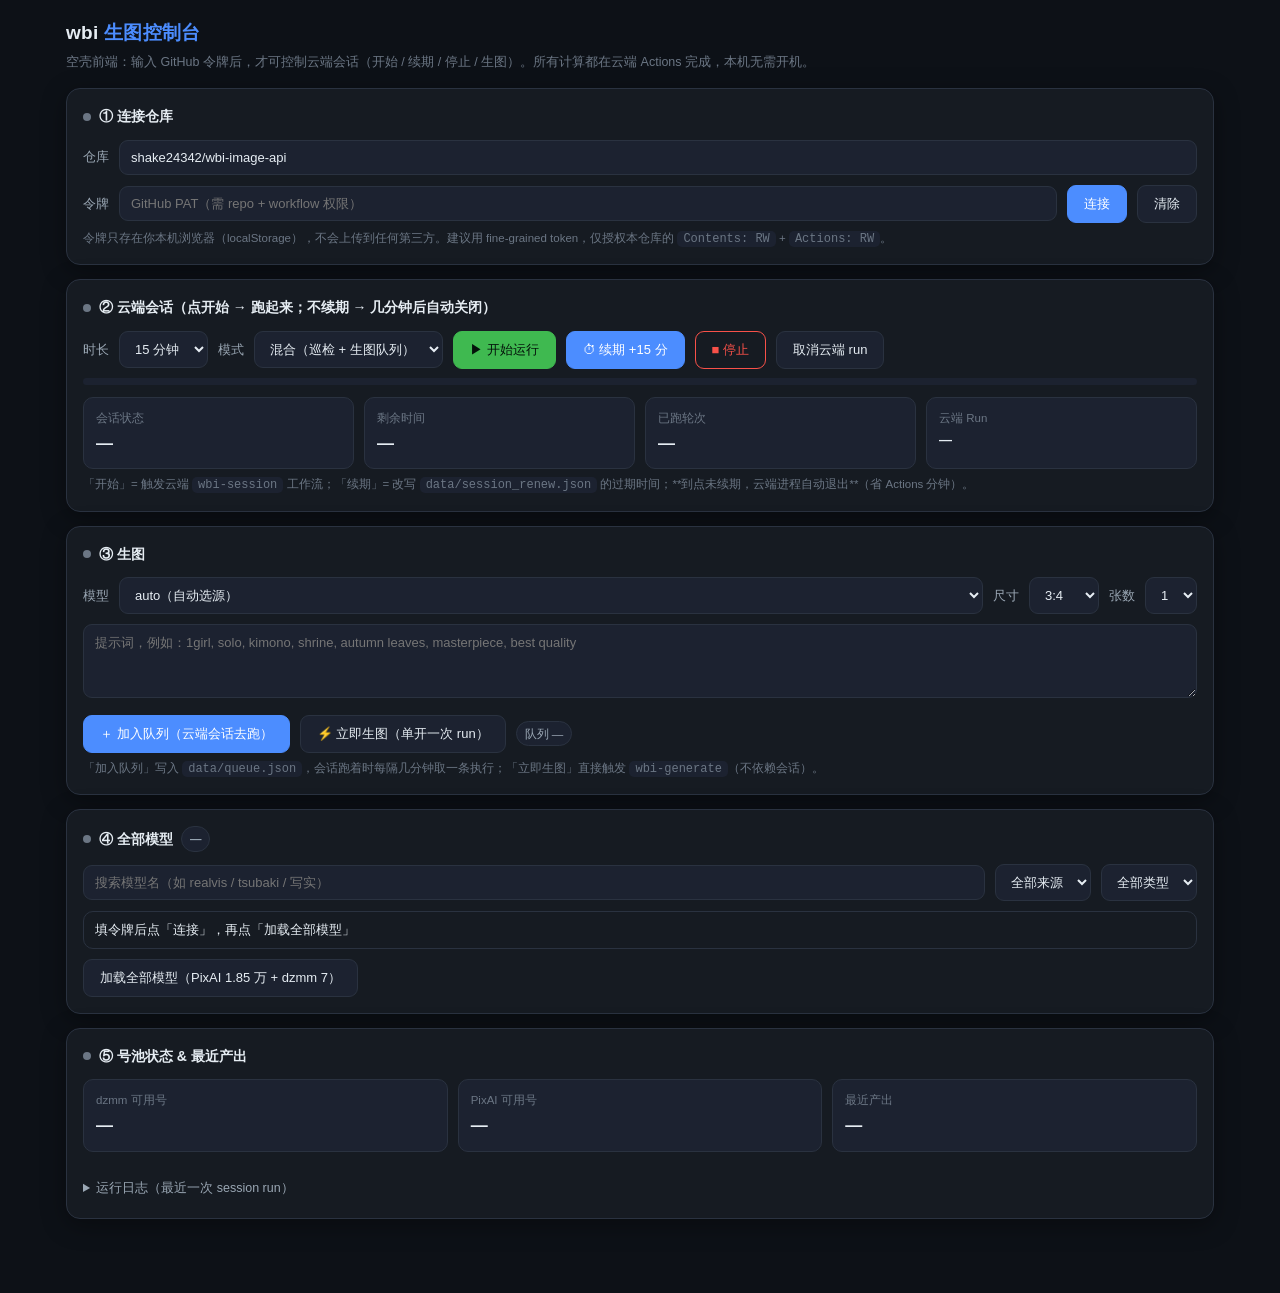
==== index.html @ b5c1254d "feat: wbi 控制台" ====
<!DOCTYPE html>
<html lang="zh-CN" data-theme="dark" data-page-node-id="7DTYLe03HFSNHDecC9ero9">
<head data-page-node-id="aChrxUBwjABwQ9N8rLhkHX">
<meta charset="utf-8" data-page-node-id="AbZp3xGtT0RMKvmFDBNOE6">
<meta name="viewport" content="width=device-width,initial-scale=1,viewport-fit=cover" data-page-node-id="655nufp8sPW8RQYCjwjlHI">
<title>wbi 生图控制台</title>
<style>
  :root{
    --bg:#0d1117; --bg2:#161b22; --bg3:#1c2230; --bd:#2a3240;
    --fg:#e6edf3; --fg2:#9aa7b4; --fg3:#6b7684;
    --ac:#4c8dff; --ok:#3fb950; --warn:#d29922; --err:#f85149; --pk:#bc8cff;
    --r:14px; --sh:0 6px 24px rgba(0,0,0,.35);
  }
  *{box-sizing:border-box;-webkit-tap-highlight-color:transparent}
  body{margin:0;background:var(--bg);color:var(--fg);
    font:14px/1.6 -apple-system,BlinkMacSystemFont,"Segoe UI","PingFang SC","Microsoft YaHei",sans-serif;
    padding:18px 16px 60px;max-width:1180px;margin:0 auto}
  h1{font-size:19px;margin:0 0 4px;letter-spacing:.3px}
  h1 span{color:var(--ac)}
  .sub{color:var(--fg3);font-size:12.5px;margin-bottom:16px}
  .card{background:var(--bg2);border:1px solid var(--bd);border-radius:var(--r);padding:16px;margin-bottom:14px;box-shadow:var(--sh)}
  .card h2{font-size:14px;margin:0 0 12px;display:flex;align-items:center;gap:8px;color:var(--fg);font-weight:600}
  .card h2 .dot{width:8px;height:8px;border-radius:50%;background:var(--fg3);flex:none}
  .card h2 .dot.on{background:var(--ok);box-shadow:0 0 0 4px rgba(63,185,80,.15)}
  .card h2 .dot.run{background:var(--warn);animation:pulse 1.2s infinite}
  @keyframes pulse{50%{opacity:.35}}
  .row{display:flex;gap:10px;flex-wrap:wrap;align-items:center}
  label{font-size:12.5px;color:var(--fg2);flex:none}
  input,select,textarea{background:var(--bg3);border:1px solid var(--bd);color:var(--fg);
    border-radius:9px;padding:9px 11px;font-size:13px;font-family:inherit;outline:none;min-width:0}
  input:focus,select:focus,textarea:focus{border-color:var(--ac)}
  input[type=text],input[type=password]{flex:1;min-width:150px}
  textarea{width:100%;min-height:74px;resize:vertical}
  button{background:var(--bg3);border:1px solid var(--bd);color:var(--fg);border-radius:9px;
    padding:9px 16px;font-size:13px;cursor:pointer;font-family:inherit;font-weight:500;transition:.15s}
  button:hover:not(:disabled){border-color:var(--ac);color:#fff}
  button:disabled{opacity:.4;cursor:not-allowed}
  button.pri{background:var(--ac);border-color:var(--ac);color:#fff}
  button.pri:hover:not(:disabled){filter:brightness(1.12)}
  button.ok{background:var(--ok);border-color:var(--ok);color:#04120a}
  button.dg{background:transparent;border-color:var(--err);color:var(--err)}
  button.dg:hover:not(:disabled){background:var(--err);color:#fff}
  .tag{font-size:11.5px;padding:2.5px 8px;border-radius:20px;background:var(--bg3);color:var(--fg2);border:1px solid var(--bd)}
  .tag.ok{color:var(--ok);border-color:rgba(63,185,80,.4)}
  .tag.err{color:var(--err);border-color:rgba(248,81,73,.4)}
  .tag.warn{color:var(--warn);border-color:rgba(210,153,34,.4)}
  .grid{display:grid;gap:10px}
  .g3{grid-template-columns:repeat(auto-fit,minmax(135px,1fr))}
  .kv{background:var(--bg3);border:1px solid var(--bd);border-radius:10px;padding:11px 12px}
  .kv .k{font-size:11.5px;color:var(--fg3);margin-bottom:3px}
  .kv .v{font-size:17px;font-weight:600;font-variant-numeric:tabular-nums}
  .list{max-height:330px;overflow:auto;border:1px solid var(--bd);border-radius:10px}
  .it{display:flex;gap:9px;align-items:center;padding:8px 11px;border-bottom:1px solid var(--bd);font-size:12.5px}
  .it:last-child{border-bottom:0}
  .it:hover{background:var(--bg3)}
  .it .nm{flex:1;min-width:0;overflow:hidden;text-overflow:ellipsis;white-space:nowrap}
  .it .mt{color:var(--fg3);font-size:11.5px;flex:none}
  .gal{display:grid;grid-template-columns:repeat(auto-fill,minmax(112px,1fr));gap:9px}
  .gal a{display:block;border-radius:10px;overflow:hidden;border:1px solid var(--bd);background:var(--bg3);aspect-ratio:3/4}
  .gal img{width:100%;height:100%;object-fit:cover;display:block}
  .log{background:#080b10;border:1px solid var(--bd);border-radius:10px;padding:11px;
    font:11.5px/1.55 ui-monospace,Menlo,Consolas,monospace;color:var(--fg2);
    max-height:260px;overflow:auto;white-space:pre-wrap;word-break:break-all}
  .hint{font-size:11.5px;color:var(--fg3);margin-top:7px;line-height:1.55}
  .bar{height:7px;background:var(--bg3);border-radius:20px;overflow:hidden;margin-top:9px}
  .bar>i{display:block;height:100%;background:linear-gradient(90deg,var(--ac),var(--pk));width:0;transition:width .5s}
  .flex1{flex:1}
  details summary{cursor:pointer;color:var(--fg2);font-size:12.5px;padding:4px 0}
  code{background:var(--bg3);padding:1px 6px;border-radius:5px;font-size:12px}
</style>
</head>
<body data-page-node-id="1W5of5qzz45d6Bh6wMtK2V">

<h1 data-page-node-id="GLjqB04tos5kG0RH2eXyiJ">wbi <span data-page-node-id="2GxFuvTsBeV4JMGKpuySEk">生图控制台</span></h1>
<div class="sub" data-page-node-id="BApbNKCE7zZwU4HyCoUthA">空壳前端：输入 GitHub 令牌后，才可控制云端会话（开始 / 续期 / 停止 / 生图）。所有计算都在云端 Actions 完成，本机无需开机。</div>

<!-- 1. 连接 -->
<div class="card" data-page-node-id="VoBsAgV8evxpeQU8SnvhWM">
  <h2 data-page-node-id="AtzZBkWq1uB2XcbgUjwoqU"><i class="dot" id="connDot" data-page-node-id="ADzd4KTuO0XxaIp8DHrqTE"></i>① 连接仓库</h2>
  <div class="row" data-page-node-id="vrwuymRwZw5hyMvfy3iQKE">
    <label data-page-node-id="C1HlNU3NYEpXDgFHbhyYVx">仓库</label>
    <input type="text" id="repo" placeholder="owner/repo" value="shake24342/wbi-image-api" data-page-node-id="ZJLc20B9zP0CDcxuAG27qe">
  </div>
  <div class="row" style="margin-top:10px" data-page-node-id="aSHAVEXqP7yZBcO9L56oXo">
    <label data-page-node-id="79Pw5u7u1naMdE93F9fGpb">令牌</label>
    <input type="password" id="tok" placeholder="GitHub PAT（需 repo + workflow 权限）" data-page-node-id="wbIqOkmvgryxtepoH7VpBN">
    <button class="pri" id="btnConn" data-page-node-id="5XjZTggaefOsldgnBRJTQh">连接</button>
    <button id="btnForget" data-page-node-id="JuFJ2sjZPQGbszb2SjGBvp">清除</button>
  </div>
  <div class="hint" id="connMsg" data-page-node-id="RtguQ9To9Rb4uVj7U7Gt0W">令牌只存在你本机浏览器（localStorage），不会上传到任何第三方。建议用 fine-grained token，仅授权本仓库的 <code data-page-node-id="mWSWmuQbcpoBkUx0Ur8zsE">Contents: RW</code> + <code data-page-node-id="ij6boOEr9ysJKmX0diE4ko">Actions: RW</code>。</div>
</div>

<!-- 2. 会话控制 -->
<div class="card" data-page-node-id="upk3T0l9mWAbQGpB5VaQuo">
  <h2 data-page-node-id="8FewB5dZy6fWPUFEtix0Ut"><i class="dot" id="sessDot" data-page-node-id="oMWnzkVWCniDvQ9eDE78Tw"></i>② 云端会话（点开始 → 跑起来；不续期 → 几分钟后自动关闭）</h2>
  <div class="row" data-page-node-id="D4OPab7WFkSmu6VLz5AZxs">
    <label data-page-node-id="CDxy5WIE5lPE6kaBZnEENe">时长</label>
    <select id="minutes" data-page-node-id="KwzOPyUOEDUAuFRr6y8q5G">
      <option value="5" data-page-node-id="kNWgkvDGc3xeYZM3noKwCv">5 分钟</option>
      <option value="15" selected data-page-node-id="EcdLrVrYZ0As8HGbfGbc8M">15 分钟</option>
      <option value="30" data-page-node-id="EPFPgCbQrliiTSWoPBEfm0">30 分钟</option>
      <option value="60" data-page-node-id="3vh2vzDrI95u3vZXMaawKb">1 小时</option>
      <option value="180" data-page-node-id="UcQmux6sEWYAUXfuMRe2Ty">3 小时</option>
    </select>
    <label data-page-node-id="Qs195yx2w5FglCiN3HX6ZV">模式</label>
    <select id="mode" data-page-node-id="ie5lEhDf4cEZqlKtqJf0MB">
      <option value="mixed" selected data-page-node-id="6gZEbABQZzwO35vOREXGJd">混合（巡检 + 生图队列）</option>
      <option value="checkin" data-page-node-id="sBnGW4dEb6ClQYuPLGt5yO">只巡检号池</option>
      <option value="generate" data-page-node-id="4AeGwFNzY4W3UeZpTXWyih">只跑生图队列</option>
    </select>
    <button class="ok" id="btnStart" data-page-node-id="ZA2c67snQQWr3gnjtB8vBv">▶ 开始运行</button>
    <button class="pri" id="btnRenew" data-page-node-id="QGOL9OhsNYYWRa9Phfetyp">⏱ 续期 +15 分</button>
    <button class="dg" id="btnStop" data-page-node-id="1VomGHQb3eduQEjzSvoen6">■ 停止</button>
    <button id="btnCancelRun" data-page-node-id="zcyWGGtfbNJ9WDBU4kd3NF">取消云端 run</button>
  </div>
  <div class="bar" data-page-node-id="B0eHrK5MOpvNdXH6yNh3Aw"><i id="bar" data-page-node-id="EIDvEGmzFBwBzyptc3YPMn"></i></div>
  <div class="grid g3" style="margin-top:12px" data-page-node-id="H6mVCaUo4mLhiHyq17j4hC">
    <div class="kv" data-page-node-id="67v8Zex3kBPD2QpCEuR2HJ"><div class="k" data-page-node-id="yiQ6Th8wOIZ4Gf93Ww23ul">会话状态</div><div class="v" id="stState" data-page-node-id="Yf6HkwprQv95U6nVqRmDJl">—</div></div>
    <div class="kv" data-page-node-id="n9EKT0ayjKtqoPe0qRci5p"><div class="k" data-page-node-id="BTSBjgTwlpccFB873frnZg">剩余时间</div><div class="v" id="stLeft" data-page-node-id="kthSR9WC5dcNA4yplgb7og">—</div></div>
    <div class="kv" data-page-node-id="P258XzMMBfJ935sA2l4Kwe"><div class="k" data-page-node-id="q8G0i6EKCN2YW2873JpCI7">已跑轮次</div><div class="v" id="stRounds" data-page-node-id="9dyfh5tEYM16ChZQdmHBkD">—</div></div>
    <div class="kv" data-page-node-id="MxFg0zsluFvdFnPsuorK5i"><div class="k" data-page-node-id="tmpXcqasTTnFkOVOc6FeAB">云端 Run</div><div class="v" id="stRun" style="font-size:13px" data-page-node-id="TJrSynEKELYuTASAIVBpPX">—</div></div>
  </div>
  <div class="hint" data-page-node-id="6nUl6AJghUiYHojxbxfqWv">「开始」= 触发云端 <code data-page-node-id="d7ySmPnhKHaNm3966N4uyG">wbi-session</code> 工作流；「续期」= 改写 <code data-page-node-id="shqiLpzLxilyiwPZNNwOwp">data/session_renew.json</code> 的过期时间；**到点未续期，云端进程自动退出**（省 Actions 分钟）。</div>
</div>

<!-- 3. 生图 -->
<div class="card" data-page-node-id="FY3rwwAuQEqhCdTdPVRwHi">
  <h2 data-page-node-id="dJiOlGpi2gZtHug7k6lSIq"><i class="dot" data-page-node-id="73e6Wg2fFo318joDtcIsaC"></i>③ 生图</h2>
  <div class="row" data-page-node-id="g71bR0yVEuFmLkzeNRK0SE">
    <label data-page-node-id="5Fw4rmtkgBjMeiIHZNYX6s">模型</label>
    <select id="model" style="flex:1;min-width:200px" data-page-node-id="IS9tVQYfhPykd2yARbncsh"></select>
    <label data-page-node-id="HL5JrlqhLbcyq1wQgyl1Im">尺寸</label>
    <select id="dim" data-page-node-id="JzFoDpxFq1ZBsa8a3WXMtJ">
      <option data-page-node-id="qmxUy3i35nKf3oXio0ntod">3:4</option><option data-page-node-id="OOYiuFAcOS5aEfZfSafqcr">1:1</option><option data-page-node-id="1psrqSi520Ef8qxEwGFkDe">2:3</option><option data-page-node-id="yVJT2LzjqZCcGLBEfS0Cm9">4:3</option>
      <option data-page-node-id="mBXJGT9BXzn9GJZihePE3U">3:2</option><option data-page-node-id="O2IrEnRqTu0RskeG0X4P5U">16:9</option><option data-page-node-id="YhDcjb2A03YTqjgpKMw6GW">9:16</option>
    </select>
    <label data-page-node-id="1K2I99KCK5HKPDyZ8q8OHi">张数</label>
    <select id="count" data-page-node-id="NVPDBEHdaPeOby6jWwYZLI"><option data-page-node-id="liaZeYKQg7D2RGrIAkZDGK">1</option><option data-page-node-id="2owVCe0B7kVvymewhMh9UI">2</option><option data-page-node-id="jo15FGbBOI2zIpkkfvqnas">3</option><option data-page-node-id="leorbI7PF4dkPSdVVwbfB6">4</option></select>
  </div>
  <textarea id="prompt" style="margin-top:10px" placeholder="提示词，例如：1girl, solo, kimono, shrine, autumn leaves, masterpiece, best quality"></textarea>
  <div class="row" style="margin-top:10px" data-page-node-id="wBiXo1NwNmLVpTB6hi2W3T">
    <button class="pri" id="btnQueue" data-page-node-id="khJepWObXEF4lKDLFYFv9a">＋ 加入队列（云端会话去跑）</button>
    <button id="btnNow" data-page-node-id="221BBK8XbzwGGQsoltw5yz">⚡ 立即生图（单开一次 run）</button>
    <span class="tag" id="queueTag" data-page-node-id="zosdt32PzfI7kQkMA47mWM">队列 —</span>
  </div>
  <div class="hint" data-page-node-id="SlygLjCuHd39ciktGlfKdZ">「加入队列」写入 <code data-page-node-id="lFtCjgjl10oZjOtSbHFGTm">data/queue.json</code>，会话跑着时每隔几分钟取一条执行；「立即生图」直接触发 <code data-page-node-id="gdLOeNNrjuVuwgdRFmf4AR">wbi-generate</code>（不依赖会话）。</div>
</div>

<!-- 4. 模型清单 -->
<div class="card" data-page-node-id="NeW6aTtoACEI51Cu9EEMsy">
  <h2 data-page-node-id="Q4Of3i9uC6fcep9igFAPe7"><i class="dot" data-page-node-id="oTCN0KapMlIBeJ3kyDTqtm"></i>④ 全部模型 <span class="tag" id="mCnt" data-page-node-id="zslcyO2pHEGkOfPLe7bi33">—</span></h2>
  <div class="row" data-page-node-id="sZqCEC7glsE2RxBgfdlArZ">
    <input type="text" id="mSearch" placeholder="搜索模型名（如 realvis / tsubaki / 写实）" data-page-node-id="BovVDarowGyt7W6GIETr77">
    <select id="mSource" data-page-node-id="FC39Mu0iMIXDaYinKPnfuy"><option value="" data-page-node-id="OuQ0aZqvzBSONgLmY16VFU">全部来源</option><option value="dzmm" data-page-node-id="SDMArocTVZsXxqJKshar5B">dzmm</option><option value="pixai" data-page-node-id="Y5BEbQqRCLRDQMrAmRzyv3">PixAI</option></select>
    <select id="mType" data-page-node-id="DwbTzTUcKdi7C6ZzYWHDKw"><option value="" data-page-node-id="QWd3q0EPmPglCkjq3ua8oZ">全部类型</option></select>
  </div>
  <div class="list" id="mList" style="margin-top:10px" data-page-node-id="Fksg0UDQgSTVFNm04PSRux"><div class="it" data-page-node-id="HrVQkH4vcOFHqSJmeGheiI">填令牌后点「连接」，再点「加载全部模型」</div></div>
  <div class="row" style="margin-top:10px" data-page-node-id="YPty0GpECCd7ReMFaUJh2G">
    <button id="btnLoadModels" data-page-node-id="AWSJydTKhjsExVEb7WSyj2">加载全部模型（PixAI 1.85 万 + dzmm 7）</button>
  </div>
</div>

<!-- 5. 号池 + 产出 -->
<div class="card" data-page-node-id="htlH9wnCeXIABywbWHcXaN">
  <h2 data-page-node-id="oYNIHf5hjwOQSqY0PafdQR"><i class="dot" data-page-node-id="sIwiw1Cvb0u7g2ZFAOqc9l"></i>⑤ 号池状态 &amp; 最近产出</h2>
  <div class="grid g3" data-page-node-id="wu5ZBv7dSiHanwn0WbxJ1q">
    <div class="kv" data-page-node-id="26K3p2DnhYg17mYG4y4KyC"><div class="k" data-page-node-id="nIiyJUYkE7tqvHa2lg2Jl4">dzmm 可用号</div><div class="v" id="pDzmm" data-page-node-id="yXkl1IvyQNKIwelZCxMWFC">—</div></div>
    <div class="kv" data-page-node-id="lJNe1cw4f5inCWGFHXMPAc"><div class="k" data-page-node-id="VeLLGzHZa8kOI3OsJ4bJCZ">PixAI 可用号</div><div class="v" id="pPixai" data-page-node-id="W2bVs4YPnOHivlnM63ET6s">—</div></div>
    <div class="kv" data-page-node-id="RzWzOfrOrCoUcxLPyLriqG"><div class="k" data-page-node-id="xiT4cFBMka6r3kG0OeBUWS">最近产出</div><div class="v" id="pOut" data-page-node-id="DFE2O2sz3xFqlnzkNWYGwj">—</div></div>
  </div>
  <div class="gal" id="gal" style="margin-top:12px" data-page-node-id="Xqu0vPdt0TWm0zEXu6C5Db"></div>
  <details style="margin-top:10px" data-page-node-id="TXobdpz0eW06BDRwYgQH4s">
    <summary data-page-node-id="DF8Doqstm8gv4u17DJYE9e">运行日志（最近一次 session run）</summary>
    <div class="log" id="log" data-page-node-id="AC59HrtbASPwAbqioA1lFZ">—</div>
  </details>
</div>

<script>
const LS_REPO='wbi.repo', LS_TOK='wbi.tok';
const $=id=>document.getElementById(id);
const API='https://api.github.com';
let REPO='', TOK='', MODELS=[], RUNS=[], TIMER=null;

/* ---------- 存储 ---------- */
$('repo').value = localStorage.getItem(LS_REPO) || 'shake24342/wbi-image-api';
$('tok').value  = localStorage.getItem(LS_TOK) || '';
$('btnForget').onclick = ()=>{ localStorage.removeItem(LS_TOK); $('tok').value=''; msg('已清除令牌',''); setConn(false); };

function msg(t, cls){ const e=$('connMsg'); e.textContent=t; e.style.color = cls==='ok'?'var(--ok)':cls==='err'?'var(--err)':'var(--fg3)'; }
function setConn(on){ const d=$('connDot'); d.className='dot'+(on?' on':''); }

/* ---------- GitHub API ---------- */
async function gh(path, opt={}){
  const r = await fetch(API+path, {
    ...opt,
    headers:{ 'Authorization':'token '+TOK, 'Accept':'application/vnd.github+json',
              'Content-Type':'application/json', ...(opt.headers||{}) }
  });
  const txt = await r.text();
  let j=null; try{ j = txt?JSON.parse(txt):null; }catch(e){ j={_raw:txt}; }
  if(!r.ok) throw new Error((j&&(j.message||j.error))||('HTTP '+r.status));
  return j;
}
const enc = s => btoa(unescape(encodeURIComponent(s)));
const dec = s => decodeURIComponent(escape(atob(s.replace(/\n/g,''))));

async function readFile(p){
  try{ const j = await gh(`/repos/${REPO}/contents/${p}?t=${Date.now()}`);
       return { sha:j.sha, text: dec(j.content) }; }
  catch(e){ return { sha:null, text:null }; }
}
async function writeFile(p, obj, message){
  const cur = await readFile(p);
  const body = { message: message||('update '+p), content: enc(typeof obj==='string'?obj:JSON.stringify(obj,null,1)) };
  if(cur.sha) body.sha = cur.sha;
  return gh(`/repos/${REPO}/contents/${p}`, { method:'PUT', body: JSON.stringify(body) });
}
async function dispatch(wf, inputs){
  return gh(`/repos/${REPO}/actions/workflows/${wf}/dispatches`,
            { method:'POST', body: JSON.stringify({ ref:'main', inputs: inputs||{} }) });
}

/* ---------- 连接 ---------- */
$('btnConn').onclick = async ()=>{
  REPO = $('repo').value.trim(); TOK = $('tok').value.trim();
  if(!REPO || !TOK){ msg('请填写仓库和令牌','err'); return; }
  msg('连接中…','');
  try{
    const u = await gh('/user');
    localStorage.setItem(LS_REPO, REPO); localStorage.setItem(LS_TOK, TOK);
    setConn(true); msg(`已连接：${u.login} → ${REPO}`,'ok');
    refreshAll(); if(TIMER) clearInterval(TIMER); TIMER = setInterval(refreshAll, 20000);
  }catch(e){ setConn(false); msg('连接失败：'+e.message,'err'); }
};

/* ---------- 会话 ---------- */
$('btnStart').onclick = async ()=>{
  try{
    await writeFile('data/session_renew.json', {expiresAt: Math.floor(Date.now()/1000)+ (+$('minutes').value)*60, mode:$('mode').value, stop:false}, 'session: renew by panel');
    await dispatch('session.yml', { minutes: $('minutes').value, mode: $('mode').value });
    msg('已触发云端会话（'+$('minutes').value+' 分钟）','ok'); refreshAll();
  }catch(e){ msg('触发失败：'+e.message,'err'); }
};
$('btnRenew').onclick = async ()=>{
  try{ await writeFile('data/session_renew.json', {expiresAt: Math.floor(Date.now()/1000)+15*60, mode:$('mode').value, stop:false}, 'session: +15min');
       msg('已续期 +15 分钟','ok'); refreshAll(); }
  catch(e){ msg('续期失败：'+e.message,'err'); }
};
$('btnStop').onclick = async ()=>{
  try{ await writeFile('data/session_renew.json', {expiresAt: 0, stop:true}, 'session: stop by panel');
       msg('已发送停止信号（云端下一轮退出）','ok'); refreshAll(); }
  catch(e){ msg('停止失败：'+e.message,'err'); }
};
$('btnCancelRun').onclick = async ()=>{
  try{
    const r = await gh(`/repos/${REPO}/actions/workflows/session.yml/runs?per_page=1`);
    const run = r.workflow_runs && r.workflow_runs[0];
    if(!run) return msg('没有找到 run','err');
    await gh(`/repos/${REPO}/actions/runs/${run.id}/cancel`, {method:'POST'});
    msg('已取消云端 run #'+run.run_number,'ok'); refreshAll();
  }catch(e){ msg('取消失败：'+e.message,'err'); }
};

/* ---------- 生图 ---------- */
$('btnQueue').onclick = async ()=>{
  const p=$('prompt').value.trim(); if(!p) return msg('请填提示词','err');
  try{
    const cur = await readFile('data/queue.json');
    let q=[]; try{ q = JSON.parse(cur.text||'[]'); }catch(e){ q=[]; }
    q.push({ id:'p'+Date.now(), prompt:p, model:$('model').value, dim:$('dim').value, ts:Math.floor(Date.now()/1000) });
    await writeFile('data/queue.json', q, 'queue: add job');
    msg('已加入队列（共 '+q.length+' 条）','ok'); refreshQueue();
  }catch(e){ msg('入队失败：'+e.message,'err'); }
};
$('btnNow').onclick = async ()=>{
  const p=$('prompt').value.trim(); if(!p) return msg('请填提示词','err');
  const m=$('model').value; const src = m.startsWith('pixai:')?'pixai':'auto';
  try{
    await dispatch('generate.yml', { prompt:p, model:m, dim:$('dim').value, count:$('count').value });
    msg('已触发云端生图（model='+m+'）','ok'); refreshAll();
  }catch(e){ msg('触发失败：'+e.message,'err'); }
};

/* ---------- 模型清单 ---------- */
const DZMM=[['anime','二次元（默认，5 credit）'],['anima','anima'],['iroha','Iroha 高质量二次元'],
  ['z-image','z-image（隐藏）'],['nalang-dream','Nalang Dream 写实 · 无审核（5 credit）'],
  ['nalang-coser-2','Nalang Coser-2'],['kagami','kagami 写实最高清（仅 1 credit，有敏感词过滤）']];
const PIXAI_FIX=[['pixai:tsubaki2','PixAI Tsubaki.2（26B 旗舰）'],['pixai:tsubaki','PixAI Tsubaki（7B）'],
  ['pixai:realvisxl','PixAI RealVisXL V4.0（写实）'],['pixai:cyberrealistic','PixAI CyberRealistic Pony'],
  ['pixai:jibmix','PixAI Jib Mix Realistic XL'],['pixai:nova-unreal','PixAI Nova Unreal XL'],
  ['pixai:analog-madness','PixAI Analog Madness'],['pixai:epicrealism','PixAI epiCRealism XL']];
function fillModelSel(){
  const s=$('model'); s.innerHTML='';
  const g0=document.createElement('option'); g0.value='auto'; g0.textContent='auto（自动选源）'; s.appendChild(g0);
  const g1=document.createElement('optgroup'); g1.label='dzmm（无审核 · 75 张/号/天）';
  DZMM.forEach(([v,t])=>{ const o=document.createElement('option'); o.value='dzmm:'+v; o.textContent=t; g1.appendChild(o); });
  s.appendChild(g1);
  const g2=document.createElement('optgroup'); g2.label='PixAI 精选（需绕审核）';
  PIXAI_FIX.forEach(([v,t])=>{ const o=document.createElement('option'); o.value=v; o.textContent=t; g2.appendChild(o); });
  s.appendChild(g2);
}
fillModelSel();

$('btnLoadModels').onclick = async ()=>{
  if(!TOK) return msg('先连接令牌','err');
  $('mList').innerHTML='<div class="it">加载中…</div>';
  const rows=[];
  DZMM.forEach(([v,t])=>rows.push({id:'dzmm:'+v,t:'dzmm / '+t,src:'dzmm',y:'base',v}));
  PIXAI_FIX.forEach(([v,t])=>rows.push({id:v,t,src:'pixai',y:'base',v}));
  try{
    const f = await readFile('docs/pixai_models_index.json');
    if(f.text){ JSON.parse(f.text).forEach(m=>rows.push({id:'pixai:'+m.t+'#'+m.v,t:m.t,src:'pixai',y:m.y,v:m.v,cat:m.c})); }
  }catch(e){}
  MODELS = rows;
  const types=[...new Set(rows.map(r=>r.y))].filter(Boolean).sort();
  $('mType').innerHTML='<option value="">全部类型</option>'+types.map(t=>`<option>${t}</option>`).join('');
  $('mCnt').textContent = rows.length.toLocaleString()+' 个';
  renderModels();
  msg('已加载 '+rows.length+' 个模型','ok');
};
function renderModels(){
  const kw=($('mSearch').value||'').toLowerCase(), src=$('mSource').value, ty=$('mType').value;
  let r = MODELS.filter(m=> (!src||m.src===src) && (!ty||m.y===ty) && (!kw||m.t.toLowerCase().includes(kw)) );
  const head = r.slice(0,400);
  $('mList').innerHTML = head.map(m=>
    `<div class="it"><span class="nm">${m.t}</span><span class="mt">${m.src}${m.y?' · '+m.y:''}</span>
     <button style="padding:3px 10px;font-size:11.5px" onclick="useModel('${m.id}')">用</button></div>`).join('')
    || '<div class="it">无匹配</div>';
  if(r.length>head.length) $('mList').insertAdjacentHTML('beforeend', `<div class="it" style="color:var(--fg3)">…还有 ${r.length-head.length} 个，请用搜索缩小范围</div>`);
}
['mSearch','mSource','mType'].forEach(id=>$(id).oninput=$(id).onchange=renderModels);
window.useModel = id=>{
  const s=$('model'); const o=[...s.options].find(x=>x.value===id);
  if(o){ s.value=id; } else { const n=document.createElement('option'); n.value=id; n.textContent=id; s.appendChild(n); s.value=id; }
  $('prompt').focus(); msg('已选模型：'+id,'ok');
};

/* ---------- 刷新 ---------- */
async function refreshQueue(){
  const q = await readFile('data/queue.json');
  let n=0; try{ n=(JSON.parse(q.text||'[]')).length; }catch(e){}
  $('queueTag').textContent='队列 '+n+' 条';
}
async function refreshAll(){
  if(!TOK) return;
  // 会话状态
  try{
    const s = await readFile('data/session_status.json');
    const r = await readFile('data/session_renew.json');
    const sess = await readFile('data/session.json');
    let st={}, re={}, se={};
    try{ st=JSON.parse(s.text||'{}'); }catch(e){}
    try{ re=JSON.parse(r.text||'{}'); }catch(e){}
    try{ se=JSON.parse(sess.text||'{}'); }catch(e){}
    const exp = Math.max(re.expiresAt||0, se.expiresAt||0);
    const left = exp - Math.floor(Date.now()/1000);
    $('stState').textContent = re.stop ? '已停止' : (left>0?'运行中':'已到期');
    $('stState').style.color = re.stop?'var(--err)':(left>0?'var(--ok)':'var(--fg3)');
    $('stLeft').textContent = left>0 ? Math.floor(left/60)+' 分 '+(left%60)+' 秒' : '—';
    $('stRounds').textContent = st.rounds ?? '—';
    const total = Math.max(1,(se.expiresAt||exp)-((se.startedAt)||exp-900));
    $('bar').style.width = Math.max(0,Math.min(100, left>0? left/total*100:0))+'%';
  }catch(e){}
  // run 状态
  try{
    const r = await gh(`/repos/${REPO}/actions/runs?per_page=5`);
    RUNS = r.workflow_runs||[];
    const s = RUNS.find(x=>x.path&&x.path.includes('session.yml')) || RUNS[0];
    if(s){ $('stRun').innerHTML = `${s.status}${s.conclusion?' / '+s.conclusion:''} <span class="tag">#${s.run_number}</span>`;
           $('sessDot').className='dot'+(s.status==='in_progress'?' run':''); }
  }catch(e){}
  // 号池
  try{
    const d = await readFile('data/dzmm_accounts.json');
    let n=0; try{ n=(JSON.parse(d.text||'[]')).length; }catch(e){}
    $('pDzmm').textContent = n? n+' 个' : '—';
  }catch(e){}
  try{
    const p = await readFile('data/pixai_pool.json');
    let arr=[]; try{ arr=JSON.parse(p.text||'[]'); }catch(e){}
    const alive=arr.filter(x=>!x.dead).length;
    $('pPixai').textContent = arr.length? alive+' / '+arr.length : '—';
  }catch(e){}
  // 产出
  try{
    const h = await readFile('outputs/history.json');
    let hist=[]; try{ hist=JSON.parse(h.text||'[]'); }catch(e){}
    $('pOut').textContent = hist.length? hist.length+' 张' : '—';
    $('gal').innerHTML = hist.filter(x=>x.ok&&x.file).slice(0,12).map(x=>
      `<a href="https://raw.githubusercontent.com/${REPO}/main/outputs/${x.file}" target="_blank" title="${x.model} · ${x.prompt||''}">
        <img loading="lazy" src="https://raw.githubusercontent.com/${REPO}/main/outputs/${x.file}" alt=""></a>`).join('');
  }catch(e){}
  refreshQueue();
  // 日志
  try{
    const s = RUNS.find(x=>x.path&&x.path.includes('session.yml'));
    if(s && $('log').textContent==='—'){
      const j = await gh(`/repos/${REPO}/actions/runs/${s.id}/jobs`);
      const job = (j.jobs||[])[0];
      if(job){
        const t = await fetch(`${API}/repos/${REPO}/actions/jobs/${job.id}/logs`, {headers:{Authorization:'token '+TOK}});
        const txt = await t.text();
        $('log').textContent = txt.split('\n').slice(-120).join('\n');
      }
    }
  }catch(e){}
}

/* ---------- 自动连接 ---------- */
if($('tok').value){ $('btnConn').click(); }
</script>
</body>
</html>
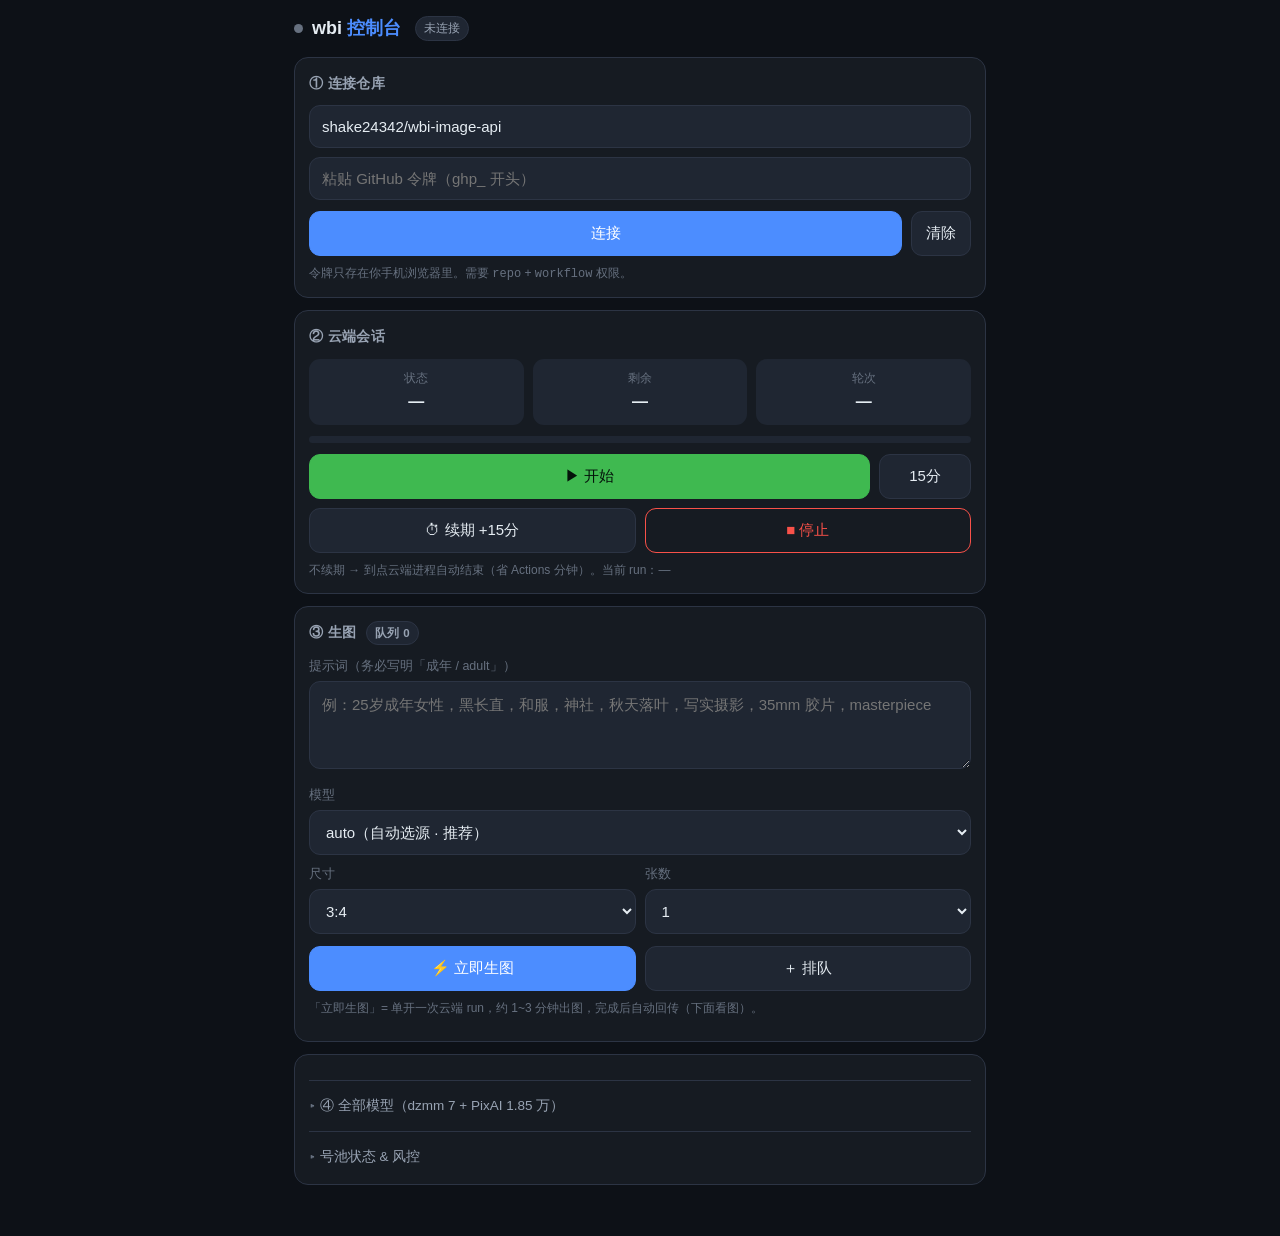
==== commit 7fd3b5a5: "feat: 面板重做（极简 + Toast 反馈 + 手机优先）" ====
--- a/index.html
+++ b/index.html
@@ -1,413 +1,375 @@
-<!DOCTYPE html>
-<html lang="zh-CN" data-theme="dark" data-page-node-id="7DTYLe03HFSNHDecC9ero9">
-<head data-page-node-id="aChrxUBwjABwQ9N8rLhkHX">
-<meta charset="utf-8" data-page-node-id="AbZp3xGtT0RMKvmFDBNOE6">
-<meta name="viewport" content="width=device-width,initial-scale=1,viewport-fit=cover" data-page-node-id="655nufp8sPW8RQYCjwjlHI">
-<title>wbi 生图控制台</title>
-<style>
-  :root{
-    --bg:#0d1117; --bg2:#161b22; --bg3:#1c2230; --bd:#2a3240;
-    --fg:#e6edf3; --fg2:#9aa7b4; --fg3:#6b7684;
-    --ac:#4c8dff; --ok:#3fb950; --warn:#d29922; --err:#f85149; --pk:#bc8cff;
-    --r:14px; --sh:0 6px 24px rgba(0,0,0,.35);
-  }
-  *{box-sizing:border-box;-webkit-tap-highlight-color:transparent}
-  body{margin:0;background:var(--bg);color:var(--fg);
-    font:14px/1.6 -apple-system,BlinkMacSystemFont,"Segoe UI","PingFang SC","Microsoft YaHei",sans-serif;
-    padding:18px 16px 60px;max-width:1180px;margin:0 auto}
-  h1{font-size:19px;margin:0 0 4px;letter-spacing:.3px}
-  h1 span{color:var(--ac)}
-  .sub{color:var(--fg3);font-size:12.5px;margin-bottom:16px}
-  .card{background:var(--bg2);border:1px solid var(--bd);border-radius:var(--r);padding:16px;margin-bottom:14px;box-shadow:var(--sh)}
-  .card h2{font-size:14px;margin:0 0 12px;display:flex;align-items:center;gap:8px;color:var(--fg);font-weight:600}
-  .card h2 .dot{width:8px;height:8px;border-radius:50%;background:var(--fg3);flex:none}
-  .card h2 .dot.on{background:var(--ok);box-shadow:0 0 0 4px rgba(63,185,80,.15)}
-  .card h2 .dot.run{background:var(--warn);animation:pulse 1.2s infinite}
-  @keyframes pulse{50%{opacity:.35}}
-  .row{display:flex;gap:10px;flex-wrap:wrap;align-items:center}
-  label{font-size:12.5px;color:var(--fg2);flex:none}
-  input,select,textarea{background:var(--bg3);border:1px solid var(--bd);color:var(--fg);
-    border-radius:9px;padding:9px 11px;font-size:13px;font-family:inherit;outline:none;min-width:0}
-  input:focus,select:focus,textarea:focus{border-color:var(--ac)}
-  input[type=text],input[type=password]{flex:1;min-width:150px}
-  textarea{width:100%;min-height:74px;resize:vertical}
-  button{background:var(--bg3);border:1px solid var(--bd);color:var(--fg);border-radius:9px;
-    padding:9px 16px;font-size:13px;cursor:pointer;font-family:inherit;font-weight:500;transition:.15s}
-  button:hover:not(:disabled){border-color:var(--ac);color:#fff}
-  button:disabled{opacity:.4;cursor:not-allowed}
-  button.pri{background:var(--ac);border-color:var(--ac);color:#fff}
-  button.pri:hover:not(:disabled){filter:brightness(1.12)}
-  button.ok{background:var(--ok);border-color:var(--ok);color:#04120a}
-  button.dg{background:transparent;border-color:var(--err);color:var(--err)}
-  button.dg:hover:not(:disabled){background:var(--err);color:#fff}
-  .tag{font-size:11.5px;padding:2.5px 8px;border-radius:20px;background:var(--bg3);color:var(--fg2);border:1px solid var(--bd)}
-  .tag.ok{color:var(--ok);border-color:rgba(63,185,80,.4)}
-  .tag.err{color:var(--err);border-color:rgba(248,81,73,.4)}
-  .tag.warn{color:var(--warn);border-color:rgba(210,153,34,.4)}
-  .grid{display:grid;gap:10px}
-  .g3{grid-template-columns:repeat(auto-fit,minmax(135px,1fr))}
-  .kv{background:var(--bg3);border:1px solid var(--bd);border-radius:10px;padding:11px 12px}
-  .kv .k{font-size:11.5px;color:var(--fg3);margin-bottom:3px}
-  .kv .v{font-size:17px;font-weight:600;font-variant-numeric:tabular-nums}
-  .list{max-height:330px;overflow:auto;border:1px solid var(--bd);border-radius:10px}
-  .it{display:flex;gap:9px;align-items:center;padding:8px 11px;border-bottom:1px solid var(--bd);font-size:12.5px}
-  .it:last-child{border-bottom:0}
-  .it:hover{background:var(--bg3)}
-  .it .nm{flex:1;min-width:0;overflow:hidden;text-overflow:ellipsis;white-space:nowrap}
-  .it .mt{color:var(--fg3);font-size:11.5px;flex:none}
-  .gal{display:grid;grid-template-columns:repeat(auto-fill,minmax(112px,1fr));gap:9px}
-  .gal a{display:block;border-radius:10px;overflow:hidden;border:1px solid var(--bd);background:var(--bg3);aspect-ratio:3/4}
-  .gal img{width:100%;height:100%;object-fit:cover;display:block}
-  .log{background:#080b10;border:1px solid var(--bd);border-radius:10px;padding:11px;
-    font:11.5px/1.55 ui-monospace,Menlo,Consolas,monospace;color:var(--fg2);
-    max-height:260px;overflow:auto;white-space:pre-wrap;word-break:break-all}
-  .hint{font-size:11.5px;color:var(--fg3);margin-top:7px;line-height:1.55}
-  .bar{height:7px;background:var(--bg3);border-radius:20px;overflow:hidden;margin-top:9px}
-  .bar>i{display:block;height:100%;background:linear-gradient(90deg,var(--ac),var(--pk));width:0;transition:width .5s}
-  .flex1{flex:1}
-  details summary{cursor:pointer;color:var(--fg2);font-size:12.5px;padding:4px 0}
-  code{background:var(--bg3);padding:1px 6px;border-radius:5px;font-size:12px}
-</style>
-</head>
-<body data-page-node-id="1W5of5qzz45d6Bh6wMtK2V">
-
-<h1 data-page-node-id="GLjqB04tos5kG0RH2eXyiJ">wbi <span data-page-node-id="2GxFuvTsBeV4JMGKpuySEk">生图控制台</span></h1>
-<div class="sub" data-page-node-id="BApbNKCE7zZwU4HyCoUthA">空壳前端：输入 GitHub 令牌后，才可控制云端会话（开始 / 续期 / 停止 / 生图）。所有计算都在云端 Actions 完成，本机无需开机。</div>
-
-<!-- 1. 连接 -->
-<div class="card" data-page-node-id="VoBsAgV8evxpeQU8SnvhWM">
-  <h2 data-page-node-id="AtzZBkWq1uB2XcbgUjwoqU"><i class="dot" id="connDot" data-page-node-id="ADzd4KTuO0XxaIp8DHrqTE"></i>① 连接仓库</h2>
-  <div class="row" data-page-node-id="vrwuymRwZw5hyMvfy3iQKE">
-    <label data-page-node-id="C1HlNU3NYEpXDgFHbhyYVx">仓库</label>
-    <input type="text" id="repo" placeholder="owner/repo" value="shake24342/wbi-image-api" data-page-node-id="ZJLc20B9zP0CDcxuAG27qe">
-  </div>
-  <div class="row" style="margin-top:10px" data-page-node-id="aSHAVEXqP7yZBcO9L56oXo">
-    <label data-page-node-id="79Pw5u7u1naMdE93F9fGpb">令牌</label>
-    <input type="password" id="tok" placeholder="GitHub PAT（需 repo + workflow 权限）" data-page-node-id="wbIqOkmvgryxtepoH7VpBN">
-    <button class="pri" id="btnConn" data-page-node-id="5XjZTggaefOsldgnBRJTQh">连接</button>
-    <button id="btnForget" data-page-node-id="JuFJ2sjZPQGbszb2SjGBvp">清除</button>
-  </div>
-  <div class="hint" id="connMsg" data-page-node-id="RtguQ9To9Rb4uVj7U7Gt0W">令牌只存在你本机浏览器（localStorage），不会上传到任何第三方。建议用 fine-grained token，仅授权本仓库的 <code data-page-node-id="mWSWmuQbcpoBkUx0Ur8zsE">Contents: RW</code> + <code data-page-node-id="ij6boOEr9ysJKmX0diE4ko">Actions: RW</code>。</div>
-</div>
-
-<!-- 2. 会话控制 -->
-<div class="card" data-page-node-id="upk3T0l9mWAbQGpB5VaQuo">
-  <h2 data-page-node-id="8FewB5dZy6fWPUFEtix0Ut"><i class="dot" id="sessDot" data-page-node-id="oMWnzkVWCniDvQ9eDE78Tw"></i>② 云端会话（点开始 → 跑起来；不续期 → 几分钟后自动关闭）</h2>
-  <div class="row" data-page-node-id="D4OPab7WFkSmu6VLz5AZxs">
-    <label data-page-node-id="CDxy5WIE5lPE6kaBZnEENe">时长</label>
-    <select id="minutes" data-page-node-id="KwzOPyUOEDUAuFRr6y8q5G">
-      <option value="5" data-page-node-id="kNWgkvDGc3xeYZM3noKwCv">5 分钟</option>
-      <option value="15" selected data-page-node-id="EcdLrVrYZ0As8HGbfGbc8M">15 分钟</option>
-      <option value="30" data-page-node-id="EPFPgCbQrliiTSWoPBEfm0">30 分钟</option>
-      <option value="60" data-page-node-id="3vh2vzDrI95u3vZXMaawKb">1 小时</option>
-      <option value="180" data-page-node-id="UcQmux6sEWYAUXfuMRe2Ty">3 小时</option>
-    </select>
-    <label data-page-node-id="Qs195yx2w5FglCiN3HX6ZV">模式</label>
-    <select id="mode" data-page-node-id="ie5lEhDf4cEZqlKtqJf0MB">
-      <option value="mixed" selected data-page-node-id="6gZEbABQZzwO35vOREXGJd">混合（巡检 + 生图队列）</option>
-      <option value="checkin" data-page-node-id="sBnGW4dEb6ClQYuPLGt5yO">只巡检号池</option>
-      <option value="generate" data-page-node-id="4AeGwFNzY4W3UeZpTXWyih">只跑生图队列</option>
-    </select>
-    <button class="ok" id="btnStart" data-page-node-id="ZA2c67snQQWr3gnjtB8vBv">▶ 开始运行</button>
-    <button class="pri" id="btnRenew" data-page-node-id="QGOL9OhsNYYWRa9Phfetyp">⏱ 续期 +15 分</button>
-    <button class="dg" id="btnStop" data-page-node-id="1VomGHQb3eduQEjzSvoen6">■ 停止</button>
-    <button id="btnCancelRun" data-page-node-id="zcyWGGtfbNJ9WDBU4kd3NF">取消云端 run</button>
-  </div>
-  <div class="bar" data-page-node-id="B0eHrK5MOpvNdXH6yNh3Aw"><i id="bar" data-page-node-id="EIDvEGmzFBwBzyptc3YPMn"></i></div>
-  <div class="grid g3" style="margin-top:12px" data-page-node-id="H6mVCaUo4mLhiHyq17j4hC">
-    <div class="kv" data-page-node-id="67v8Zex3kBPD2QpCEuR2HJ"><div class="k" data-page-node-id="yiQ6Th8wOIZ4Gf93Ww23ul">会话状态</div><div class="v" id="stState" data-page-node-id="Yf6HkwprQv95U6nVqRmDJl">—</div></div>
-    <div class="kv" data-page-node-id="n9EKT0ayjKtqoPe0qRci5p"><div class="k" data-page-node-id="BTSBjgTwlpccFB873frnZg">剩余时间</div><div class="v" id="stLeft" data-page-node-id="kthSR9WC5dcNA4yplgb7og">—</div></div>
-    <div class="kv" data-page-node-id="P258XzMMBfJ935sA2l4Kwe"><div class="k" data-page-node-id="q8G0i6EKCN2YW2873JpCI7">已跑轮次</div><div class="v" id="stRounds" data-page-node-id="9dyfh5tEYM16ChZQdmHBkD">—</div></div>
-    <div class="kv" data-page-node-id="MxFg0zsluFvdFnPsuorK5i"><div class="k" data-page-node-id="tmpXcqasTTnFkOVOc6FeAB">云端 Run</div><div class="v" id="stRun" style="font-size:13px" data-page-node-id="TJrSynEKELYuTASAIVBpPX">—</div></div>
-  </div>
-  <div class="hint" data-page-node-id="6nUl6AJghUiYHojxbxfqWv">「开始」= 触发云端 <code data-page-node-id="d7ySmPnhKHaNm3966N4uyG">wbi-session</code> 工作流；「续期」= 改写 <code data-page-node-id="shqiLpzLxilyiwPZNNwOwp">data/session_renew.json</code> 的过期时间；**到点未续期，云端进程自动退出**（省 Actions 分钟）。</div>
-</div>
-
-<!-- 3. 生图 -->
-<div class="card" data-page-node-id="FY3rwwAuQEqhCdTdPVRwHi">
-  <h2 data-page-node-id="dJiOlGpi2gZtHug7k6lSIq"><i class="dot" data-page-node-id="73e6Wg2fFo318joDtcIsaC"></i>③ 生图</h2>
-  <div class="row" data-page-node-id="g71bR0yVEuFmLkzeNRK0SE">
-    <label data-page-node-id="5Fw4rmtkgBjMeiIHZNYX6s">模型</label>
-    <select id="model" style="flex:1;min-width:200px" data-page-node-id="IS9tVQYfhPykd2yARbncsh"></select>
-    <label data-page-node-id="HL5JrlqhLbcyq1wQgyl1Im">尺寸</label>
-    <select id="dim" data-page-node-id="JzFoDpxFq1ZBsa8a3WXMtJ">
-      <option data-page-node-id="qmxUy3i35nKf3oXio0ntod">3:4</option><option data-page-node-id="OOYiuFAcOS5aEfZfSafqcr">1:1</option><option data-page-node-id="1psrqSi520Ef8qxEwGFkDe">2:3</option><option data-page-node-id="yVJT2LzjqZCcGLBEfS0Cm9">4:3</option>
-      <option data-page-node-id="mBXJGT9BXzn9GJZihePE3U">3:2</option><option data-page-node-id="O2IrEnRqTu0RskeG0X4P5U">16:9</option><option data-page-node-id="YhDcjb2A03YTqjgpKMw6GW">9:16</option>
-    </select>
-    <label data-page-node-id="1K2I99KCK5HKPDyZ8q8OHi">张数</label>
-    <select id="count" data-page-node-id="NVPDBEHdaPeOby6jWwYZLI"><option data-page-node-id="liaZeYKQg7D2RGrIAkZDGK">1</option><option data-page-node-id="2owVCe0B7kVvymewhMh9UI">2</option><option data-page-node-id="jo15FGbBOI2zIpkkfvqnas">3</option><option data-page-node-id="leorbI7PF4dkPSdVVwbfB6">4</option></select>
-  </div>
-  <textarea id="prompt" style="margin-top:10px" placeholder="提示词，例如：1girl, solo, kimono, shrine, autumn leaves, masterpiece, best quality"></textarea>
-  <div class="row" style="margin-top:10px" data-page-node-id="wBiXo1NwNmLVpTB6hi2W3T">
-    <button class="pri" id="btnQueue" data-page-node-id="khJepWObXEF4lKDLFYFv9a">＋ 加入队列（云端会话去跑）</button>
-    <button id="btnNow" data-page-node-id="221BBK8XbzwGGQsoltw5yz">⚡ 立即生图（单开一次 run）</button>
-    <span class="tag" id="queueTag" data-page-node-id="zosdt32PzfI7kQkMA47mWM">队列 —</span>
-  </div>
-  <div class="hint" data-page-node-id="SlygLjCuHd39ciktGlfKdZ">「加入队列」写入 <code data-page-node-id="lFtCjgjl10oZjOtSbHFGTm">data/queue.json</code>，会话跑着时每隔几分钟取一条执行；「立即生图」直接触发 <code data-page-node-id="gdLOeNNrjuVuwgdRFmf4AR">wbi-generate</code>（不依赖会话）。</div>
-</div>
-
-<!-- 4. 模型清单 -->
-<div class="card" data-page-node-id="NeW6aTtoACEI51Cu9EEMsy">
-  <h2 data-page-node-id="Q4Of3i9uC6fcep9igFAPe7"><i class="dot" data-page-node-id="oTCN0KapMlIBeJ3kyDTqtm"></i>④ 全部模型 <span class="tag" id="mCnt" data-page-node-id="zslcyO2pHEGkOfPLe7bi33">—</span></h2>
-  <div class="row" data-page-node-id="sZqCEC7glsE2RxBgfdlArZ">
-    <input type="text" id="mSearch" placeholder="搜索模型名（如 realvis / tsubaki / 写实）" data-page-node-id="BovVDarowGyt7W6GIETr77">
-    <select id="mSource" data-page-node-id="FC39Mu0iMIXDaYinKPnfuy"><option value="" data-page-node-id="OuQ0aZqvzBSONgLmY16VFU">全部来源</option><option value="dzmm" data-page-node-id="SDMArocTVZsXxqJKshar5B">dzmm</option><option value="pixai" data-page-node-id="Y5BEbQqRCLRDQMrAmRzyv3">PixAI</option></select>
-    <select id="mType" data-page-node-id="DwbTzTUcKdi7C6ZzYWHDKw"><option value="" data-page-node-id="QWd3q0EPmPglCkjq3ua8oZ">全部类型</option></select>
-  </div>
-  <div class="list" id="mList" style="margin-top:10px" data-page-node-id="Fksg0UDQgSTVFNm04PSRux"><div class="it" data-page-node-id="HrVQkH4vcOFHqSJmeGheiI">填令牌后点「连接」，再点「加载全部模型」</div></div>
-  <div class="row" style="margin-top:10px" data-page-node-id="YPty0GpECCd7ReMFaUJh2G">
-    <button id="btnLoadModels" data-page-node-id="AWSJydTKhjsExVEb7WSyj2">加载全部模型（PixAI 1.85 万 + dzmm 7）</button>
-  </div>
-</div>
-
-<!-- 5. 号池 + 产出 -->
-<div class="card" data-page-node-id="htlH9wnCeXIABywbWHcXaN">
-  <h2 data-page-node-id="oYNIHf5hjwOQSqY0PafdQR"><i class="dot" data-page-node-id="sIwiw1Cvb0u7g2ZFAOqc9l"></i>⑤ 号池状态 &amp; 最近产出</h2>
-  <div class="grid g3" data-page-node-id="wu5ZBv7dSiHanwn0WbxJ1q">
-    <div class="kv" data-page-node-id="26K3p2DnhYg17mYG4y4KyC"><div class="k" data-page-node-id="nIiyJUYkE7tqvHa2lg2Jl4">dzmm 可用号</div><div class="v" id="pDzmm" data-page-node-id="yXkl1IvyQNKIwelZCxMWFC">—</div></div>
-    <div class="kv" data-page-node-id="lJNe1cw4f5inCWGFHXMPAc"><div class="k" data-page-node-id="VeLLGzHZa8kOI3OsJ4bJCZ">PixAI 可用号</div><div class="v" id="pPixai" data-page-node-id="W2bVs4YPnOHivlnM63ET6s">—</div></div>
-    <div class="kv" data-page-node-id="RzWzOfrOrCoUcxLPyLriqG"><div class="k" data-page-node-id="xiT4cFBMka6r3kG0OeBUWS">最近产出</div><div class="v" id="pOut" data-page-node-id="DFE2O2sz3xFqlnzkNWYGwj">—</div></div>
-  </div>
-  <div class="gal" id="gal" style="margin-top:12px" data-page-node-id="Xqu0vPdt0TWm0zEXu6C5Db"></div>
-  <details style="margin-top:10px" data-page-node-id="TXobdpz0eW06BDRwYgQH4s">
-    <summary data-page-node-id="DF8Doqstm8gv4u17DJYE9e">运行日志（最近一次 session run）</summary>
-    <div class="log" id="log" data-page-node-id="AC59HrtbASPwAbqioA1lFZ">—</div>
-  </details>
-</div>
-
-<script>
-const LS_REPO='wbi.repo', LS_TOK='wbi.tok';
-const $=id=>document.getElementById(id);
-const API='https://api.github.com';
-let REPO='', TOK='', MODELS=[], RUNS=[], TIMER=null;
-
-/* ---------- 存储 ---------- */
-$('repo').value = localStorage.getItem(LS_REPO) || 'shake24342/wbi-image-api';
-$('tok').value  = localStorage.getItem(LS_TOK) || '';
-$('btnForget').onclick = ()=>{ localStorage.removeItem(LS_TOK); $('tok').value=''; msg('已清除令牌',''); setConn(false); };
-
-function msg(t, cls){ const e=$('connMsg'); e.textContent=t; e.style.color = cls==='ok'?'var(--ok)':cls==='err'?'var(--err)':'var(--fg3)'; }
-function setConn(on){ const d=$('connDot'); d.className='dot'+(on?' on':''); }
-
-/* ---------- GitHub API ---------- */
-async function gh(path, opt={}){
-  const r = await fetch(API+path, {
-    ...opt,
-    headers:{ 'Authorization':'token '+TOK, 'Accept':'application/vnd.github+json',
-              'Content-Type':'application/json', ...(opt.headers||{}) }
-  });
-  const txt = await r.text();
-  let j=null; try{ j = txt?JSON.parse(txt):null; }catch(e){ j={_raw:txt}; }
-  if(!r.ok) throw new Error((j&&(j.message||j.error))||('HTTP '+r.status));
-  return j;
-}
-const enc = s => btoa(unescape(encodeURIComponent(s)));
-const dec = s => decodeURIComponent(escape(atob(s.replace(/\n/g,''))));
-
-async function readFile(p){
-  try{ const j = await gh(`/repos/${REPO}/contents/${p}?t=${Date.now()}`);
-       return { sha:j.sha, text: dec(j.content) }; }
-  catch(e){ return { sha:null, text:null }; }
-}
-async function writeFile(p, obj, message){
-  const cur = await readFile(p);
-  const body = { message: message||('update '+p), content: enc(typeof obj==='string'?obj:JSON.stringify(obj,null,1)) };
-  if(cur.sha) body.sha = cur.sha;
-  return gh(`/repos/${REPO}/contents/${p}`, { method:'PUT', body: JSON.stringify(body) });
-}
-async function dispatch(wf, inputs){
-  return gh(`/repos/${REPO}/actions/workflows/${wf}/dispatches`,
-            { method:'POST', body: JSON.stringify({ ref:'main', inputs: inputs||{} }) });
-}
-
-/* ---------- 连接 ---------- */
-$('btnConn').onclick = async ()=>{
-  REPO = $('repo').value.trim(); TOK = $('tok').value.trim();
-  if(!REPO || !TOK){ msg('请填写仓库和令牌','err'); return; }
-  msg('连接中…','');
-  try{
-    const u = await gh('/user');
-    localStorage.setItem(LS_REPO, REPO); localStorage.setItem(LS_TOK, TOK);
-    setConn(true); msg(`已连接：${u.login} → ${REPO}`,'ok');
-    refreshAll(); if(TIMER) clearInterval(TIMER); TIMER = setInterval(refreshAll, 20000);
-  }catch(e){ setConn(false); msg('连接失败：'+e.message,'err'); }
-};
-
-/* ---------- 会话 ---------- */
-$('btnStart').onclick = async ()=>{
-  try{
-    await writeFile('data/session_renew.json', {expiresAt: Math.floor(Date.now()/1000)+ (+$('minutes').value)*60, mode:$('mode').value, stop:false}, 'session: renew by panel');
-    await dispatch('session.yml', { minutes: $('minutes').value, mode: $('mode').value });
-    msg('已触发云端会话（'+$('minutes').value+' 分钟）','ok'); refreshAll();
-  }catch(e){ msg('触发失败：'+e.message,'err'); }
-};
-$('btnRenew').onclick = async ()=>{
-  try{ await writeFile('data/session_renew.json', {expiresAt: Math.floor(Date.now()/1000)+15*60, mode:$('mode').value, stop:false}, 'session: +15min');
-       msg('已续期 +15 分钟','ok'); refreshAll(); }
-  catch(e){ msg('续期失败：'+e.message,'err'); }
-};
-$('btnStop').onclick = async ()=>{
-  try{ await writeFile('data/session_renew.json', {expiresAt: 0, stop:true}, 'session: stop by panel');
-       msg('已发送停止信号（云端下一轮退出）','ok'); refreshAll(); }
-  catch(e){ msg('停止失败：'+e.message,'err'); }
-};
-$('btnCancelRun').onclick = async ()=>{
-  try{
-    const r = await gh(`/repos/${REPO}/actions/workflows/session.yml/runs?per_page=1`);
-    const run = r.workflow_runs && r.workflow_runs[0];
-    if(!run) return msg('没有找到 run','err');
-    await gh(`/repos/${REPO}/actions/runs/${run.id}/cancel`, {method:'POST'});
-    msg('已取消云端 run #'+run.run_number,'ok'); refreshAll();
-  }catch(e){ msg('取消失败：'+e.message,'err'); }
-};
-
-/* ---------- 生图 ---------- */
-$('btnQueue').onclick = async ()=>{
-  const p=$('prompt').value.trim(); if(!p) return msg('请填提示词','err');
-  try{
-    const cur = await readFile('data/queue.json');
-    let q=[]; try{ q = JSON.parse(cur.text||'[]'); }catch(e){ q=[]; }
-    q.push({ id:'p'+Date.now(), prompt:p, model:$('model').value, dim:$('dim').value, ts:Math.floor(Date.now()/1000) });
-    await writeFile('data/queue.json', q, 'queue: add job');
-    msg('已加入队列（共 '+q.length+' 条）','ok'); refreshQueue();
-  }catch(e){ msg('入队失败：'+e.message,'err'); }
-};
-$('btnNow').onclick = async ()=>{
-  const p=$('prompt').value.trim(); if(!p) return msg('请填提示词','err');
-  const m=$('model').value; const src = m.startsWith('pixai:')?'pixai':'auto';
-  try{
-    await dispatch('generate.yml', { prompt:p, model:m, dim:$('dim').value, count:$('count').value });
-    msg('已触发云端生图（model='+m+'）','ok'); refreshAll();
-  }catch(e){ msg('触发失败：'+e.message,'err'); }
-};
-
-/* ---------- 模型清单 ---------- */
-const DZMM=[['anime','二次元（默认，5 credit）'],['anima','anima'],['iroha','Iroha 高质量二次元'],
-  ['z-image','z-image（隐藏）'],['nalang-dream','Nalang Dream 写实 · 无审核（5 credit）'],
-  ['nalang-coser-2','Nalang Coser-2'],['kagami','kagami 写实最高清（仅 1 credit，有敏感词过滤）']];
-const PIXAI_FIX=[['pixai:tsubaki2','PixAI Tsubaki.2（26B 旗舰）'],['pixai:tsubaki','PixAI Tsubaki（7B）'],
-  ['pixai:realvisxl','PixAI RealVisXL V4.0（写实）'],['pixai:cyberrealistic','PixAI CyberRealistic Pony'],
-  ['pixai:jibmix','PixAI Jib Mix Realistic XL'],['pixai:nova-unreal','PixAI Nova Unreal XL'],
-  ['pixai:analog-madness','PixAI Analog Madness'],['pixai:epicrealism','PixAI epiCRealism XL']];
-function fillModelSel(){
-  const s=$('model'); s.innerHTML='';
-  const g0=document.createElement('option'); g0.value='auto'; g0.textContent='auto（自动选源）'; s.appendChild(g0);
-  const g1=document.createElement('optgroup'); g1.label='dzmm（无审核 · 75 张/号/天）';
-  DZMM.forEach(([v,t])=>{ const o=document.createElement('option'); o.value='dzmm:'+v; o.textContent=t; g1.appendChild(o); });
-  s.appendChild(g1);
-  const g2=document.createElement('optgroup'); g2.label='PixAI 精选（需绕审核）';
-  PIXAI_FIX.forEach(([v,t])=>{ const o=document.createElement('option'); o.value=v; o.textContent=t; g2.appendChild(o); });
-  s.appendChild(g2);
-}
-fillModelSel();
-
-$('btnLoadModels').onclick = async ()=>{
-  if(!TOK) return msg('先连接令牌','err');
-  $('mList').innerHTML='<div class="it">加载中…</div>';
-  const rows=[];
-  DZMM.forEach(([v,t])=>rows.push({id:'dzmm:'+v,t:'dzmm / '+t,src:'dzmm',y:'base',v}));
-  PIXAI_FIX.forEach(([v,t])=>rows.push({id:v,t,src:'pixai',y:'base',v}));
-  try{
-    const f = await readFile('docs/pixai_models_index.json');
-    if(f.text){ JSON.parse(f.text).forEach(m=>rows.push({id:'pixai:'+m.t+'#'+m.v,t:m.t,src:'pixai',y:m.y,v:m.v,cat:m.c})); }
-  }catch(e){}
-  MODELS = rows;
-  const types=[...new Set(rows.map(r=>r.y))].filter(Boolean).sort();
-  $('mType').innerHTML='<option value="">全部类型</option>'+types.map(t=>`<option>${t}</option>`).join('');
-  $('mCnt').textContent = rows.length.toLocaleString()+' 个';
-  renderModels();
-  msg('已加载 '+rows.length+' 个模型','ok');
-};
-function renderModels(){
-  const kw=($('mSearch').value||'').toLowerCase(), src=$('mSource').value, ty=$('mType').value;
-  let r = MODELS.filter(m=> (!src||m.src===src) && (!ty||m.y===ty) && (!kw||m.t.toLowerCase().includes(kw)) );
-  const head = r.slice(0,400);
-  $('mList').innerHTML = head.map(m=>
-    `<div class="it"><span class="nm">${m.t}</span><span class="mt">${m.src}${m.y?' · '+m.y:''}</span>
-     <button style="padding:3px 10px;font-size:11.5px" onclick="useModel('${m.id}')">用</button></div>`).join('')
-    || '<div class="it">无匹配</div>';
-  if(r.length>head.length) $('mList').insertAdjacentHTML('beforeend', `<div class="it" style="color:var(--fg3)">…还有 ${r.length-head.length} 个，请用搜索缩小范围</div>`);
-}
-['mSearch','mSource','mType'].forEach(id=>$(id).oninput=$(id).onchange=renderModels);
-window.useModel = id=>{
-  const s=$('model'); const o=[...s.options].find(x=>x.value===id);
-  if(o){ s.value=id; } else { const n=document.createElement('option'); n.value=id; n.textContent=id; s.appendChild(n); s.value=id; }
-  $('prompt').focus(); msg('已选模型：'+id,'ok');
-};
-
-/* ---------- 刷新 ---------- */
-async function refreshQueue(){
-  const q = await readFile('data/queue.json');
-  let n=0; try{ n=(JSON.parse(q.text||'[]')).length; }catch(e){}
-  $('queueTag').textContent='队列 '+n+' 条';
-}
-async function refreshAll(){
-  if(!TOK) return;
-  // 会话状态
-  try{
-    const s = await readFile('data/session_status.json');
-    const r = await readFile('data/session_renew.json');
-    const sess = await readFile('data/session.json');
-    let st={}, re={}, se={};
-    try{ st=JSON.parse(s.text||'{}'); }catch(e){}
-    try{ re=JSON.parse(r.text||'{}'); }catch(e){}
-    try{ se=JSON.parse(sess.text||'{}'); }catch(e){}
-    const exp = Math.max(re.expiresAt||0, se.expiresAt||0);
-    const left = exp - Math.floor(Date.now()/1000);
-    $('stState').textContent = re.stop ? '已停止' : (left>0?'运行中':'已到期');
-    $('stState').style.color = re.stop?'var(--err)':(left>0?'var(--ok)':'var(--fg3)');
-    $('stLeft').textContent = left>0 ? Math.floor(left/60)+' 分 '+(left%60)+' 秒' : '—';
-    $('stRounds').textContent = st.rounds ?? '—';
-    const total = Math.max(1,(se.expiresAt||exp)-((se.startedAt)||exp-900));
-    $('bar').style.width = Math.max(0,Math.min(100, left>0? left/total*100:0))+'%';
-  }catch(e){}
-  // run 状态
-  try{
-    const r = await gh(`/repos/${REPO}/actions/runs?per_page=5`);
-    RUNS = r.workflow_runs||[];
-    const s = RUNS.find(x=>x.path&&x.path.includes('session.yml')) || RUNS[0];
-    if(s){ $('stRun').innerHTML = `${s.status}${s.conclusion?' / '+s.conclusion:''} <span class="tag">#${s.run_number}</span>`;
-           $('sessDot').className='dot'+(s.status==='in_progress'?' run':''); }
-  }catch(e){}
-  // 号池
-  try{
-    const d = await readFile('data/dzmm_accounts.json');
-    let n=0; try{ n=(JSON.parse(d.text||'[]')).length; }catch(e){}
-    $('pDzmm').textContent = n? n+' 个' : '—';
-  }catch(e){}
-  try{
-    const p = await readFile('data/pixai_pool.json');
-    let arr=[]; try{ arr=JSON.parse(p.text||'[]'); }catch(e){}
-    const alive=arr.filter(x=>!x.dead).length;
-    $('pPixai').textContent = arr.length? alive+' / '+arr.length : '—';
-  }catch(e){}
-  // 产出
-  try{
-    const h = await readFile('outputs/history.json');
-    let hist=[]; try{ hist=JSON.parse(h.text||'[]'); }catch(e){}
-    $('pOut').textContent = hist.length? hist.length+' 张' : '—';
-    $('gal').innerHTML = hist.filter(x=>x.ok&&x.file).slice(0,12).map(x=>
-      `<a href="https://raw.githubusercontent.com/${REPO}/main/outputs/${x.file}" target="_blank" title="${x.model} · ${x.prompt||''}">
-        <img loading="lazy" src="https://raw.githubusercontent.com/${REPO}/main/outputs/${x.file}" alt=""></a>`).join('');
-  }catch(e){}
-  refreshQueue();
-  // 日志
-  try{
-    const s = RUNS.find(x=>x.path&&x.path.includes('session.yml'));
-    if(s && $('log').textContent==='—'){
-      const j = await gh(`/repos/${REPO}/actions/runs/${s.id}/jobs`);
-      const job = (j.jobs||[])[0];
-      if(job){
-        const t = await fetch(`${API}/repos/${REPO}/actions/jobs/${job.id}/logs`, {headers:{Authorization:'token '+TOK}});
-        const txt = await t.text();
-        $('log').textContent = txt.split('\n').slice(-120).join('\n');
-      }
-    }
-  }catch(e){}
-}
-
-/* ---------- 自动连接 ---------- */
-if($('tok').value){ $('btnConn').click(); }
-</script>
-</body>
-</html>
+<!DOCTYPE html>
+<html lang="zh-CN">
+<head>
+<meta charset="utf-8">
+<meta name="viewport" content="width=device-width,initial-scale=1,viewport-fit=cover">
+<meta name="theme-color" content="#0d1117">
+<title>wbi 控制台</title>
+<style>
+  :root{--bg:#0d1117;--bg2:#161b22;--bg3:#1f2632;--bd:#2c3444;--fg:#e6edf3;--fg2:#98a3b3;--fg3:#66707f;
+        --ac:#4c8dff;--ok:#3fb950;--warn:#d29922;--err:#f85149;--pk:#bc8cff}
+  *{box-sizing:border-box;-webkit-tap-highlight-color:transparent}
+  body{margin:0;background:var(--bg);color:var(--fg);padding:14px 14px 40px;max-width:720px;margin:0 auto;
+    font:15px/1.6 -apple-system,BlinkMacSystemFont,"PingFang SC","Microsoft YaHei",sans-serif}
+  .hd{display:flex;align-items:center;gap:9px;margin-bottom:14px}
+  .hd b{font-size:18px}.hd b i{color:var(--ac);font-style:normal}
+  .dot{width:9px;height:9px;border-radius:50%;background:var(--fg3);flex:none}
+  .dot.on{background:var(--ok);box-shadow:0 0 0 4px rgba(63,185,80,.15)}
+  .dot.run{background:var(--warn);animation:pl 1.1s infinite}@keyframes pl{50%{opacity:.3}}
+  .card{background:var(--bg2);border:1px solid var(--bd);border-radius:14px;padding:14px;margin-bottom:12px}
+  .card>h3{margin:0 0 11px;font-size:14px;font-weight:600;color:var(--fg2);letter-spacing:.4px}
+  input,select,textarea{width:100%;background:var(--bg3);border:1px solid var(--bd);color:var(--fg);
+    border-radius:11px;padding:12px;font-size:15px;font-family:inherit;outline:none}
+  input:focus,select:focus,textarea:focus{border-color:var(--ac)}
+  textarea{min-height:88px;resize:vertical;line-height:1.5}
+  button{border:1px solid var(--bd);background:var(--bg3);color:var(--fg);border-radius:11px;padding:12px 14px;
+    font-size:15px;font-family:inherit;cursor:pointer;font-weight:500;transition:.15s;width:100%}
+  button:active{transform:scale(.985)}
+  button:disabled{opacity:.4}
+  button.pri{background:var(--ac);border-color:var(--ac);color:#fff}
+  button.go{background:var(--ok);border-color:var(--ok);color:#04120a}
+  button.dg{background:transparent;border-color:var(--err);color:var(--err)}
+  .g2{display:grid;grid-template-columns:1fr 1fr;gap:9px}
+  .g3{display:grid;grid-template-columns:1fr 1fr 1fr;gap:9px}
+  .row{display:flex;gap:9px;align-items:center}
+  .row>*{flex:1}.row>.fx{flex:none}
+  .lbl{font-size:12.5px;color:var(--fg3);margin:9px 0 5px}
+  .stat{background:var(--bg3);border-radius:11px;padding:10px 11px;text-align:center}
+  .stat .k{font-size:11.5px;color:var(--fg3)}
+  .stat .v{font-size:16px;font-weight:600;font-variant-numeric:tabular-nums;margin-top:2px}
+  .tagx{display:inline-block;font-size:11.5px;padding:2px 8px;border-radius:20px;background:var(--bg3);
+    color:var(--fg2);border:1px solid var(--bd);margin-left:5px}
+  .bar{height:7px;background:var(--bg3);border-radius:20px;overflow:hidden;margin:11px 0 0}
+  .bar>i{display:block;height:100%;background:linear-gradient(90deg,var(--ac),var(--pk));width:0;transition:width .5s}
+  .list{max-height:270px;overflow:auto;border:1px solid var(--bd);border-radius:11px;margin-top:9px}
+  .it{display:flex;gap:8px;align-items:center;padding:9px 11px;border-bottom:1px solid var(--bd);font-size:13px}
+  .it:last-child{border-bottom:0}
+  .it .nm{flex:1;overflow:hidden;text-overflow:ellipsis;white-space:nowrap}
+  .it .mt{color:var(--fg3);font-size:11.5px;flex:none}
+  .it button{width:auto;padding:5px 12px;font-size:12.5px}
+  .gal{display:grid;grid-template-columns:repeat(auto-fill,minmax(94px,1fr));gap:8px;margin-top:10px}
+  .gal a{display:block;aspect-ratio:3/4;border-radius:10px;overflow:hidden;border:1px solid var(--bd);background:var(--bg3)}
+  .gal img{width:100%;height:100%;object-fit:cover;display:block}
+  .hint{font-size:12px;color:var(--fg3);margin-top:8px;line-height:1.5}
+  .log{background:#080b10;border:1px solid var(--bd);border-radius:10px;padding:10px;margin-top:9px;
+    font:11.5px/1.5 ui-monospace,Menlo,Consolas,monospace;color:var(--fg2);max-height:210px;overflow:auto;
+    white-space:pre-wrap;word-break:break-all}
+  details{border-top:1px solid var(--bd);padding-top:11px;margin-top:11px}
+  summary{cursor:pointer;color:var(--fg2);font-size:13.5px;font-weight:500;list-style:none;padding:3px 0}
+  summary::-webkit-details-marker{display:none}
+  summary:before{content:"▸ ";color:var(--fg3)}details[open] summary:before{content:"▾ "}
+  #toasts{position:fixed;left:0;right:0;bottom:0;padding:0 14px 18px;display:flex;flex-direction:column;
+    gap:8px;pointer-events:none;z-index:99}
+  .toast{background:#232c3a;border:1px solid var(--bd);border-left:4px solid var(--ac);border-radius:11px;
+    padding:12px 14px;font-size:14px;box-shadow:0 8px 26px rgba(0,0,0,.5);animation:in .22s ease;word-break:break-word;white-space:pre-wrap}
+  .toast.ok{border-left-color:var(--ok)}.toast.err{border-left-color:var(--err)}.toast.warn{border-left-color:var(--warn)}
+  @keyframes in{from{opacity:0;transform:translateY(14px)}}
+  .busy{position:relative;pointer-events:none;opacity:.75}
+  .busy:after{content:"";position:absolute;right:12px;top:50%;width:14px;height:14px;margin-top:-7px;
+    border:2px solid rgba(255,255,255,.35);border-top-color:#fff;border-radius:50%;animation:sp .7s linear infinite}
+  @keyframes sp{to{transform:rotate(360deg)}}
+</style>
+</head>
+<body>
+
+<div class="hd"><i class="dot" id="connDot"></i><b>wbi <i>控制台</i></b>
+  <span class="tagx" id="connTag">未连接</span></div>
+
+<div class="card" id="cardConn">
+  <h3>① 连接仓库</h3>
+  <input type="text" id="repo" placeholder="owner/repo" value="shake24342/wbi-image-api">
+  <div class="lbl"></div>
+  <input type="password" id="tok" placeholder="粘贴 GitHub 令牌（ghp_ 开头）">
+  <div class="hint" id="tokInfo"></div>
+  <div class="row" style="margin-top:11px">
+    <button class="pri" id="btnConn">连接</button>
+    <button class="fx" id="btnForget" style="width:auto">清除</button>
+  </div>
+  <div class="hint">令牌只存在你手机浏览器里。需要 <code>repo</code> + <code>workflow</code> 权限。</div>
+</div>
+
+<div class="card">
+  <h3>② 云端会话</h3>
+  <div class="g3">
+    <div class="stat"><div class="k">状态</div><div class="v" id="stState">—</div></div>
+    <div class="stat"><div class="k">剩余</div><div class="v" id="stLeft">—</div></div>
+    <div class="stat"><div class="k">轮次</div><div class="v" id="stRounds">—</div></div>
+  </div>
+  <div class="bar"><i id="bar"></i></div>
+  <div class="row" style="margin-top:11px">
+    <button class="go" id="btnStart">▶ 开始</button>
+    <button class="fx" id="minSel" style="width:92px;padding:12px 6px">15分</button>
+  </div>
+  <div class="g2" style="margin-top:9px">
+    <button id="btnRenew">⏱ 续期 +15分</button>
+    <button class="dg" id="btnStop">■ 停止</button>
+  </div>
+  <div class="hint">不续期 → 到点云端进程自动结束（省 Actions 分钟）。当前 run：<span id="stRun">—</span></div>
+</div>
+
+<div class="card">
+  <h3>③ 生图 <span class="tagx" id="queueTag">队列 0</span></h3>
+  <div class="lbl">提示词（务必写明「成年 / adult」）</div>
+  <textarea id="prompt" placeholder="例：25岁成年女性，黑长直，和服，神社，秋天落叶，写实摄影，35mm 胶片，masterpiece"></textarea>
+  <div class="lbl">模型</div>
+  <select id="model"></select>
+  <div class="g2">
+    <div><div class="lbl">尺寸</div>
+      <select id="dim"><option>3:4</option><option>1:1</option><option>2:3</option><option>4:3</option><option>3:2</option><option>16:9</option><option>9:16</option></select></div>
+    <div><div class="lbl">张数</div>
+      <select id="count"><option>1</option><option>2</option><option>3</option><option>4</option></select></div>
+  </div>
+  <div class="row" style="margin-top:12px">
+    <button class="pri" id="btnNow">⚡ 立即生图</button>
+    <button id="btnQueue">＋ 排队</button>
+  </div>
+  <div class="hint">「立即生图」= 单开一次云端 run，约 1~3 分钟出图，完成后自动回传（下面看图）。</div>
+  <div id="lastOut" class="hint"></div>
+  <div class="gal" id="gal"></div>
+</div>
+
+<div class="card">
+  <details>
+    <summary>④ 全部模型（dzmm 7 + PixAI 1.85 万）</summary>
+    <input type="text" id="mSearch" placeholder="搜索，如 realvis / tsubaki / 写实" style="margin-top:9px">
+    <div class="g2" style="margin-top:9px">
+      <select id="mSource"><option value="">全部来源</option><option value="dzmm">dzmm</option><option value="pixai">PixAI</option></select>
+      <select id="mType"><option value="">全部类型</option></select>
+    </div>
+    <button id="btnLoadModels" style="margin-top:9px">加载全部模型 <span class="tagx" id="mCnt">—</span></button>
+    <div class="list" id="mList"><div class="it">点上面按钮加载</div></div>
+  </details>
+  <details>
+    <summary>号池状态 &amp; 风控</summary>
+    <div class="g3" style="margin-top:10px">
+      <div class="stat"><div class="k">dzmm</div><div class="v" id="pDzmm">—</div></div>
+      <div class="stat"><div class="k">PixAI</div><div class="v" id="pPixai">—</div></div>
+      <div class="stat"><div class="k">风控</div><div class="v" id="stWaf" style="font-size:13px">—</div></div>
+    </div>
+    <details><summary>运行日志</summary><div class="log" id="log">—</div></details>
+  </details>
+</div>
+
+<div id="toasts"></div>
+
+<script>
+const $=i=>document.getElementById(i);
+const API='https://api.github.com';
+const LS_R='wbi.repo', LS_T='wbi.tok';
+let REPO='', TOK='', MODELS=[], RUNS=[], TIMER=null;
+
+function toast(text, kind, ms){
+  const d=document.createElement('div');
+  d.className='toast '+(kind||''); d.textContent=text;
+  $('toasts').appendChild(d);
+  setTimeout(function(){ d.style.transition='.3s'; d.style.opacity=0; setTimeout(function(){d.remove()},320); }, ms||4200);
+  while($('toasts').children.length>3) $('toasts').firstChild.remove();
+}
+async function busy(btn, fn){
+  const old=btn.textContent; btn.classList.add('busy'); btn.disabled=true;
+  try{ return await fn(); }
+  finally{ btn.classList.remove('busy'); btn.disabled=false; btn.textContent=old; }
+}
+
+function cleanTok(v){
+  return (v||'').replace(/[\u200B-\u200D\u2060\uFEFF\u00A0]/g,'').replace(/\s+/g,'')
+                 .replace(/^["'`]+|["'`]+$/g,'');
+}
+function tokInfo(){
+  const raw=$('tok').value, c=cleanTok(raw);
+  if(!c){ $('tokInfo').textContent=''; return; }
+  const ok=c.indexOf('ghp_')===0||c.indexOf('github_pat_')===0;
+  let s='长度 '+c.length+' · '+(ok?'格式 ✓':'格式 ✗ 应以 ghp_ 开头');
+  if(c!==raw) s+=' · <span style="color:var(--warn)">已清理 '+(raw.length-c.length)+' 个多余字符</span>';
+  $('tokInfo').innerHTML=s; $('tokInfo').style.color=ok?'var(--ok)':'var(--err)';
+}
+$('tok').addEventListener('input',tokInfo);
+$('tok').addEventListener('paste',function(){ setTimeout(tokInfo,30); });
+
+async function gh(path,opt){
+  opt=opt||{};
+  const r=await fetch(API+path,{method:opt.method||'GET',
+    headers:{Authorization:'token '+TOK,Accept:'application/vnd.github+json','Content-Type':'application/json'},
+    body:opt.body});
+  const t=await r.text(); let j=null; try{j=t?JSON.parse(t):null}catch(e){j={}}
+  if(!r.ok) throw new Error((j&&(j.message||j.error))||('HTTP '+r.status));
+  return j;
+}
+const enc=function(s){ return btoa(unescape(encodeURIComponent(s))); };
+const dec=function(s){ return decodeURIComponent(escape(atob(s.replace(/\n/g,'')))); };
+async function readFile(p){
+  try{ const j=await gh('/repos/'+REPO+'/contents/'+p+'?t='+Date.now()); return {sha:j.sha,text:dec(j.content)}; }
+  catch(e){ return {sha:null,text:null}; }
+}
+async function writeFile(p,obj,msg){
+  const cur=await readFile(p);
+  const b={message:msg||('update '+p),content:enc(typeof obj==='string'?obj:JSON.stringify(obj,null,1))};
+  if(cur.sha) b.sha=cur.sha;
+  return gh('/repos/'+REPO+'/contents/'+p,{method:'PUT',body:JSON.stringify(b)});
+}
+function dispatch(wf,inp){
+  return gh('/repos/'+REPO+'/actions/workflows/'+wf+'/dispatches',
+    {method:'POST',body:JSON.stringify({ref:'main',inputs:inp||{}})});
+}
+
+$('repo').value=localStorage.getItem(LS_R)||'shake24342/wbi-image-api';
+$('tok').value=localStorage.getItem(LS_T)||'';
+$('btnForget').onclick=function(){ localStorage.removeItem(LS_T); $('tok').value=''; tokInfo();
+  $('connTag').textContent='未连接'; $('connDot').className='dot'; toast('已清除令牌'); };
+
+$('btnConn').onclick=function(){ busy($('btnConn'),async function(){
+  REPO=$('repo').value.trim(); TOK=cleanTok($('tok').value); $('tok').value=TOK; tokInfo();
+  if(!REPO||!TOK){ toast('请填仓库和令牌','err'); return; }
+  if(TOK.indexOf('ghp_')!==0&&TOK.indexOf('github_pat_')!==0){ toast('令牌格式不对（应以 ghp_ 开头）','err'); return; }
+  try{
+    const u=await gh('/user');
+    localStorage.setItem(LS_R,REPO); localStorage.setItem(LS_T,TOK);
+    $('connTag').textContent=u.login; $('connDot').className='dot on';
+    $('cardConn').style.display='none';
+    toast('✅ 已连接 '+u.login,'ok');
+    refreshAll(); if(TIMER)clearInterval(TIMER); TIMER=setInterval(refreshAll,20000);
+  }catch(e){
+    $('connDot').className='dot';
+    if(/Bad credentials/i.test(e.message))
+      toast('令牌无效（Bad credentials）\n检查：①整行复制无空格 ②未过期 ③未撤销','err',9000);
+    else if(/Not Found/i.test(e.message))
+      toast('读不到仓库 '+REPO+'\n检查仓库名与 token 的 repo 权限','err',9000);
+    else toast('连接失败：'+e.message,'err',9000);
+  }
+}); };
+
+var MINUTES=[5,15,30,60], mi=1;
+$('minSel').onclick=function(){ mi=(mi+1)%MINUTES.length; $('minSel').textContent=MINUTES[mi]+'分'; };
+
+$('btnStart').onclick=function(){ busy($('btnStart'),async function(){
+  const m=MINUTES[mi];
+  await writeFile('data/session_renew.json',{expiresAt:Math.floor(Date.now()/1000)+m*60,mode:'mixed',stop:false},'session: start by panel');
+  await dispatch('session.yml',{minutes:String(m),mode:'mixed'});
+  toast('✅ 已启动云端会话（'+m+' 分钟）','ok'); setTimeout(refreshAll,4000);
+}); };
+$('btnRenew').onclick=function(){ busy($('btnRenew'),async function(){
+  await writeFile('data/session_renew.json',{expiresAt:Math.floor(Date.now()/1000)+15*60,mode:'mixed',stop:false},'session: +15min');
+  toast('⏱ 已续期 +15 分钟','ok'); refreshAll();
+}); };
+$('btnStop').onclick=function(){ busy($('btnStop'),async function(){
+  await writeFile('data/session_renew.json',{expiresAt:0,stop:true},'session: stop by panel');
+  toast('■ 已发停止信号（云端下一轮退出）','warn'); refreshAll();
+}); };
+
+$('btnNow').onclick=function(){ busy($('btnNow'),async function(){
+  const p=$('prompt').value.trim(); if(!p){ toast('请先写提示词','err'); return; }
+  const m=$('model').value;
+  await dispatch('generate.yml',{prompt:p,model:m,dim:$('dim').value,count:$('count').value});
+  toast('⚡ 已提交云端生图（'+m+'）\n约 1~3 分钟后在下面图廊看到结果','ok',7000);
+  setTimeout(refreshAll,15000);
+}); };
+$('btnQueue').onclick=function(){ busy($('btnQueue'),async function(){
+  const p=$('prompt').value.trim(); if(!p){ toast('请先写提示词','err'); return; }
+  const cur=await readFile('data/queue.json'); let q=[]; try{q=JSON.parse(cur.text||'[]')}catch(e){}
+  q.push({id:'p'+Date.now(),prompt:p,model:$('model').value,dim:$('dim').value,ts:Math.floor(Date.now()/1000)});
+  await writeFile('data/queue.json',q,'queue: add job');
+  toast('＋ 已排队（共 '+q.length+' 条）\n会话跑着时会自动取走执行','ok',6000); refreshQueue();
+}); };
+
+var DZ=[['anime','dzmm anime（二次元 默认）'],['anima','dzmm anima'],['iroha','dzmm Iroha 高质量二次元'],
+  ['z-image','dzmm z-image（隐藏）'],['nalang-dream','dzmm Nalang Dream 写实·无审核 ★'],
+  ['nalang-coser-2','dzmm Nalang Coser-2'],['kagami','dzmm kagami 写实最高清（1 credit，有敏感词过滤）']];
+var PX=[['pixai:tsubaki2','PixAI Tsubaki.2（26B 旗舰）★'],['pixai:tsubaki','PixAI Tsubaki（7B）'],
+  ['pixai:realvisxl','PixAI RealVisXL V4.0（写实）'],['pixai:cyberrealistic','PixAI CyberRealistic Pony'],
+  ['pixai:jibmix','PixAI Jib Mix Realistic XL'],['pixai:nova-unreal','PixAI Nova Unreal XL'],
+  ['pixai:analog-madness','PixAI Analog Madness'],['pixai:epicrealism','PixAI epiCRealism XL']];
+(function(){
+  const s=$('model'); s.innerHTML='';
+  s.appendChild(new Option('auto（自动选源 · 推荐）','auto'));
+  const g1=document.createElement('optgroup'); g1.label='dzmm（无审核 · 75 张/号/天）';
+  DZ.forEach(function(x){ g1.appendChild(new Option(x[1],'dzmm:'+x[0])); }); s.appendChild(g1);
+  const g2=document.createElement('optgroup'); g2.label='PixAI（画质高 · 有审核）';
+  PX.forEach(function(x){ g2.appendChild(new Option(x[1],x[0])); }); s.appendChild(g2);
+})();
+
+$('btnLoadModels').onclick=function(){ busy($('btnLoadModels'),async function(){
+  const rows=[];
+  DZ.forEach(function(x){ rows.push({id:'dzmm:'+x[0],t:'dzmm '+x[1],src:'dzmm',y:'base'}); });
+  PX.forEach(function(x){ rows.push({id:x[0],t:x[1],src:'pixai',y:'base'}); });
+  try{ const f=await readFile('docs/pixai_models_index.json');
+       if(f.text) JSON.parse(f.text).forEach(function(m){ rows.push({id:'pixai:'+m.t+'#'+m.v,t:m.t,src:'pixai',y:m.y}); });
+  }catch(e){}
+  MODELS=rows;
+  const ts=[]; rows.forEach(function(r){ if(r.y&&ts.indexOf(r.y)<0) ts.push(r.y); }); ts.sort();
+  $('mType').innerHTML='<option value="">全部类型</option>'+ts.map(function(t){return '<option>'+t+'</option>'}).join('');
+  $('mCnt').textContent=rows.length.toLocaleString()+' 个'; renderModels();
+  toast('已加载 '+rows.length+' 个模型','ok');
+}); };
+function renderModels(){
+  const kw=($('mSearch').value||'').toLowerCase(), src=$('mSource').value, ty=$('mType').value;
+  const r=MODELS.filter(function(m){ return (!src||m.src===src)&&(!ty||m.y===ty)&&(!kw||m.t.toLowerCase().indexOf(kw)>=0); });
+  const head=r.slice(0,300);
+  $('mList').innerHTML = head.length? head.map(function(m){
+    return '<div class="it"><span class="nm">'+m.t+'</span><span class="mt">'+m.src+'</span><button onclick="useModel(\''+m.id+'\')">用</button></div>';
+  }).join('') : '<div class="it">无匹配</div>';
+  if(r.length>head.length) $('mList').insertAdjacentHTML('beforeend',
+    '<div class="it" style="color:var(--fg3)">…还有 '+(r.length-head.length)+' 个，用搜索缩小范围</div>');
+}
+['mSearch','mSource','mType'].forEach(function(i){ $(i).oninput=renderModels; $(i).onchange=renderModels; });
+window.useModel=function(id){
+  const s=$('model'); let o=null;
+  for(var i=0;i<s.options.length;i++) if(s.options[i].value===id) o=s.options[i];
+  if(!o){ o=new Option(id,id); s.add(o); }
+  s.value=id; toast('已选模型：'+id,'ok');
+  $('prompt').scrollIntoView({behavior:'smooth',block:'center'});
+};
+
+async function refreshQueue(){
+  try{ const q=await readFile('data/queue.json'); let n=0;
+       try{n=(JSON.parse(q.text||'[]')).length}catch(e){}
+       $('queueTag').textContent='队列 '+n; }catch(e){}
+}
+async function refreshAll(){
+  if(!TOK||!REPO) return;
+  try{
+    const arr=await Promise.all([readFile('data/session_status.json'),
+      readFile('data/session_renew.json'),readFile('data/session.json')]);
+    let st={},re={},sd={};
+    try{st=JSON.parse(arr[0].text||'{}')}catch(e){}
+    try{re=JSON.parse(arr[1].text||'{}')}catch(e){}
+    try{sd=JSON.parse(arr[2].text||'{}')}catch(e){}
+    const exp=Math.max(re.expiresAt||0,sd.expiresAt||0), left=exp-Math.floor(Date.now()/1000);
+    $('stState').textContent = re.stop?'已停止':(left>0?'运行中':'已到期');
+    $('stState').style.color = re.stop?'var(--err)':(left>0?'var(--ok)':'var(--fg3)');
+    $('stLeft').textContent = left>0? (Math.floor(left/60)+':'+String(left%60).padStart(2,'0')) : '—';
+    $('stRounds').textContent = (st.rounds===undefined||st.rounds===null)? '—' : st.rounds;
+    const tot=Math.max(1,(sd.expiresAt||exp)-(sd.startedAt||exp-900));
+    $('bar').style.width=Math.max(0,Math.min(100,left>0?left/tot*100:0))+'%';
+    if(st.waf){ const w=st.waf, bad=(w.wafStreak>0)||w.circuitOpen;
+      $('stWaf').textContent = w.circuitOpen?('熔断 '+w.circuitLeftSec+'s'):(w.pausedSec>0?('退避 '+w.pausedSec+'s'):'正常');
+      $('stWaf').style.color = bad?'var(--warn)':'var(--ok)'; }
+  }catch(e){}
+  try{
+    const r=await gh('/repos/'+REPO+'/actions/runs?per_page=6'); RUNS=r.workflow_runs||[];
+    let s=null; for(var i=0;i<RUNS.length;i++) if((RUNS[i].path||'').indexOf('session.yml')>=0){ s=RUNS[i]; break; }
+    if(!s) s=RUNS[0];
+    if(s){ $('stRun').textContent=s.status+(s.conclusion?' / '+s.conclusion:'')+' #'+s.run_number;
+           $('connDot').className='dot'+((s.status==='in_progress')?' run':' on'); }
+  }catch(e){}
+  try{ const d=await readFile('data/dzmm_accounts.json'); let n=0;
+       try{n=(JSON.parse(d.text||'[]')).length}catch(e){} $('pDzmm').textContent=n||'—'; }catch(e){}
+  try{ const p=await readFile('data/pixai_pool.json'); let a=[];
+       try{a=JSON.parse(p.text||'[]')}catch(e){}
+       $('pPixai').textContent=a.length?(a.filter(function(x){return !x.dead}).length+'/'+a.length):'—'; }catch(e){}
+  try{
+    const h=await readFile('outputs/history.json'); let hist=[]; try{hist=JSON.parse(h.text||'[]')}catch(e){}
+    const ok=hist.filter(function(x){ return x.ok&&x.file; });
+    const base='https://raw.githubusercontent.com/'+REPO+'/main/outputs/';
+    $('gal').innerHTML=ok.slice(0,12).map(function(x){
+      return '<a href="'+base+x.file+'" target="_blank"><img loading="lazy" src="'+base+x.file+'"></a>'; }).join('');
+    if(ok[0]){ const t=new Date((ok[0].ts||0)*1000);
+      $('lastOut').innerHTML='最近一张：<b>'+ok[0].file+'</b>（'+Math.round((ok[0].bytes||0)/1024)+' KB，'+ok[0].source+'/'+ok[0].model+'，'+t.toLocaleTimeString('zh-CN')+'）'; }
+    else $('lastOut').textContent='还没有出图记录 — 提交一张试试';
+  }catch(e){}
+  refreshQueue();
+}
+
+if($('tok').value){ tokInfo(); $('btnConn').click(); }
+</script>
+</body>
+</html>
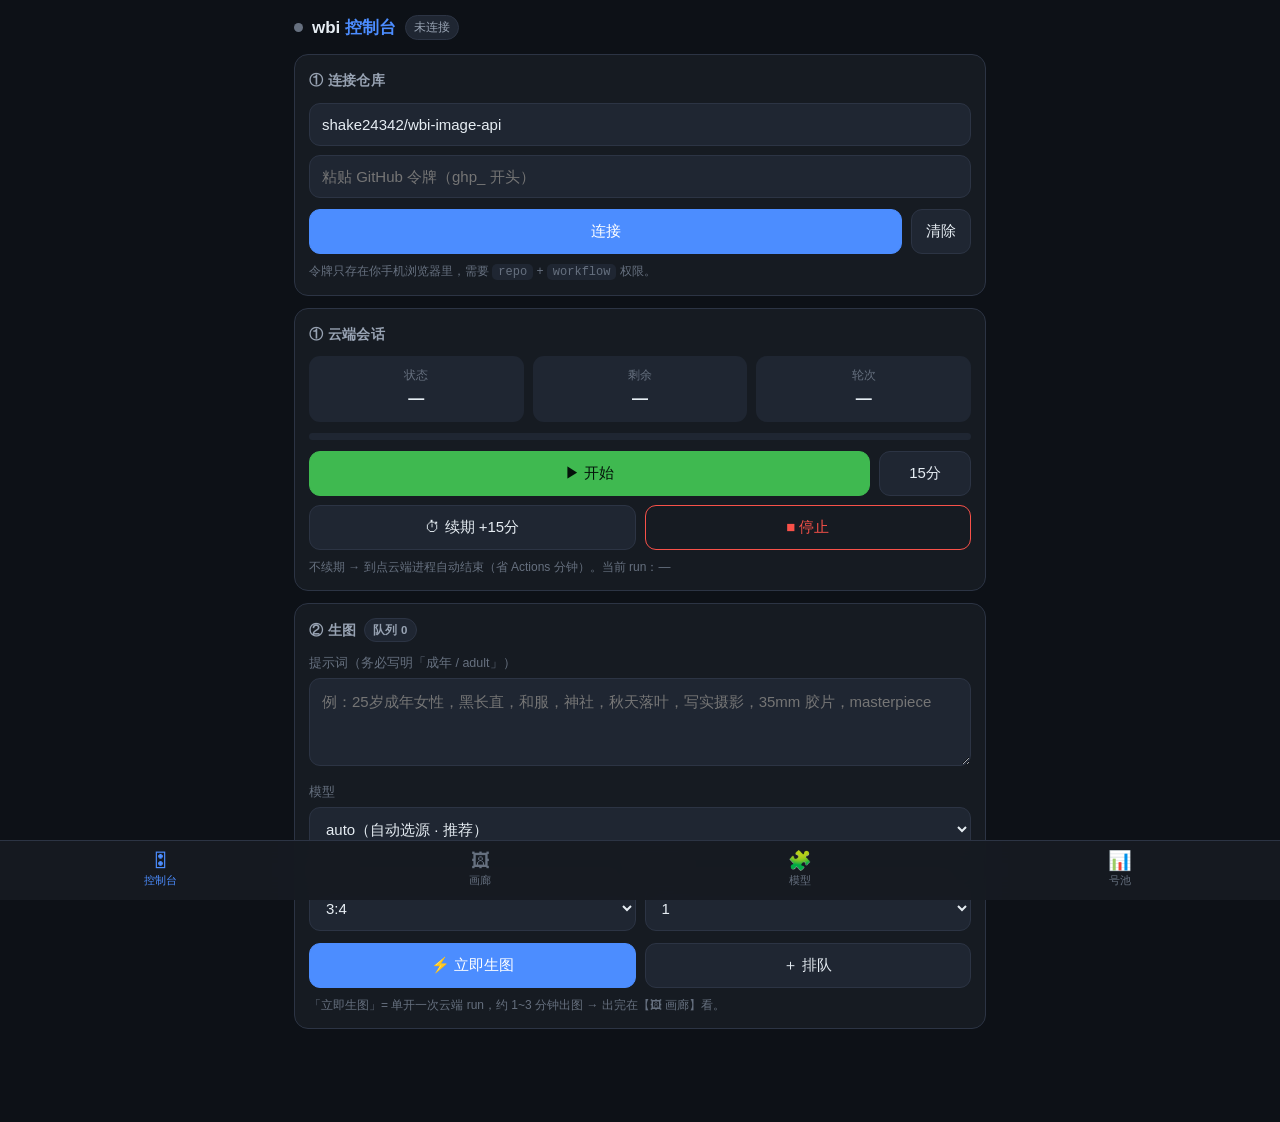
==== commit b3d1a352: "feat: 拆分二级菜单 index.html" ====
--- a/index.html
+++ b/index.html
@@ -1,375 +1,126 @@
-<!DOCTYPE html>
-<html lang="zh-CN">
-<head>
-<meta charset="utf-8">
-<meta name="viewport" content="width=device-width,initial-scale=1,viewport-fit=cover">
-<meta name="theme-color" content="#0d1117">
-<title>wbi 控制台</title>
-<style>
-  :root{--bg:#0d1117;--bg2:#161b22;--bg3:#1f2632;--bd:#2c3444;--fg:#e6edf3;--fg2:#98a3b3;--fg3:#66707f;
-        --ac:#4c8dff;--ok:#3fb950;--warn:#d29922;--err:#f85149;--pk:#bc8cff}
-  *{box-sizing:border-box;-webkit-tap-highlight-color:transparent}
-  body{margin:0;background:var(--bg);color:var(--fg);padding:14px 14px 40px;max-width:720px;margin:0 auto;
-    font:15px/1.6 -apple-system,BlinkMacSystemFont,"PingFang SC","Microsoft YaHei",sans-serif}
-  .hd{display:flex;align-items:center;gap:9px;margin-bottom:14px}
-  .hd b{font-size:18px}.hd b i{color:var(--ac);font-style:normal}
-  .dot{width:9px;height:9px;border-radius:50%;background:var(--fg3);flex:none}
-  .dot.on{background:var(--ok);box-shadow:0 0 0 4px rgba(63,185,80,.15)}
-  .dot.run{background:var(--warn);animation:pl 1.1s infinite}@keyframes pl{50%{opacity:.3}}
-  .card{background:var(--bg2);border:1px solid var(--bd);border-radius:14px;padding:14px;margin-bottom:12px}
-  .card>h3{margin:0 0 11px;font-size:14px;font-weight:600;color:var(--fg2);letter-spacing:.4px}
-  input,select,textarea{width:100%;background:var(--bg3);border:1px solid var(--bd);color:var(--fg);
-    border-radius:11px;padding:12px;font-size:15px;font-family:inherit;outline:none}
-  input:focus,select:focus,textarea:focus{border-color:var(--ac)}
-  textarea{min-height:88px;resize:vertical;line-height:1.5}
-  button{border:1px solid var(--bd);background:var(--bg3);color:var(--fg);border-radius:11px;padding:12px 14px;
-    font-size:15px;font-family:inherit;cursor:pointer;font-weight:500;transition:.15s;width:100%}
-  button:active{transform:scale(.985)}
-  button:disabled{opacity:.4}
-  button.pri{background:var(--ac);border-color:var(--ac);color:#fff}
-  button.go{background:var(--ok);border-color:var(--ok);color:#04120a}
-  button.dg{background:transparent;border-color:var(--err);color:var(--err)}
-  .g2{display:grid;grid-template-columns:1fr 1fr;gap:9px}
-  .g3{display:grid;grid-template-columns:1fr 1fr 1fr;gap:9px}
-  .row{display:flex;gap:9px;align-items:center}
-  .row>*{flex:1}.row>.fx{flex:none}
-  .lbl{font-size:12.5px;color:var(--fg3);margin:9px 0 5px}
-  .stat{background:var(--bg3);border-radius:11px;padding:10px 11px;text-align:center}
-  .stat .k{font-size:11.5px;color:var(--fg3)}
-  .stat .v{font-size:16px;font-weight:600;font-variant-numeric:tabular-nums;margin-top:2px}
-  .tagx{display:inline-block;font-size:11.5px;padding:2px 8px;border-radius:20px;background:var(--bg3);
-    color:var(--fg2);border:1px solid var(--bd);margin-left:5px}
-  .bar{height:7px;background:var(--bg3);border-radius:20px;overflow:hidden;margin:11px 0 0}
-  .bar>i{display:block;height:100%;background:linear-gradient(90deg,var(--ac),var(--pk));width:0;transition:width .5s}
-  .list{max-height:270px;overflow:auto;border:1px solid var(--bd);border-radius:11px;margin-top:9px}
-  .it{display:flex;gap:8px;align-items:center;padding:9px 11px;border-bottom:1px solid var(--bd);font-size:13px}
-  .it:last-child{border-bottom:0}
-  .it .nm{flex:1;overflow:hidden;text-overflow:ellipsis;white-space:nowrap}
-  .it .mt{color:var(--fg3);font-size:11.5px;flex:none}
-  .it button{width:auto;padding:5px 12px;font-size:12.5px}
-  .gal{display:grid;grid-template-columns:repeat(auto-fill,minmax(94px,1fr));gap:8px;margin-top:10px}
-  .gal a{display:block;aspect-ratio:3/4;border-radius:10px;overflow:hidden;border:1px solid var(--bd);background:var(--bg3)}
-  .gal img{width:100%;height:100%;object-fit:cover;display:block}
-  .hint{font-size:12px;color:var(--fg3);margin-top:8px;line-height:1.5}
-  .log{background:#080b10;border:1px solid var(--bd);border-radius:10px;padding:10px;margin-top:9px;
-    font:11.5px/1.5 ui-monospace,Menlo,Consolas,monospace;color:var(--fg2);max-height:210px;overflow:auto;
-    white-space:pre-wrap;word-break:break-all}
-  details{border-top:1px solid var(--bd);padding-top:11px;margin-top:11px}
-  summary{cursor:pointer;color:var(--fg2);font-size:13.5px;font-weight:500;list-style:none;padding:3px 0}
-  summary::-webkit-details-marker{display:none}
-  summary:before{content:"▸ ";color:var(--fg3)}details[open] summary:before{content:"▾ "}
-  #toasts{position:fixed;left:0;right:0;bottom:0;padding:0 14px 18px;display:flex;flex-direction:column;
-    gap:8px;pointer-events:none;z-index:99}
-  .toast{background:#232c3a;border:1px solid var(--bd);border-left:4px solid var(--ac);border-radius:11px;
-    padding:12px 14px;font-size:14px;box-shadow:0 8px 26px rgba(0,0,0,.5);animation:in .22s ease;word-break:break-word;white-space:pre-wrap}
-  .toast.ok{border-left-color:var(--ok)}.toast.err{border-left-color:var(--err)}.toast.warn{border-left-color:var(--warn)}
-  @keyframes in{from{opacity:0;transform:translateY(14px)}}
-  .busy{position:relative;pointer-events:none;opacity:.75}
-  .busy:after{content:"";position:absolute;right:12px;top:50%;width:14px;height:14px;margin-top:-7px;
-    border:2px solid rgba(255,255,255,.35);border-top-color:#fff;border-radius:50%;animation:sp .7s linear infinite}
-  @keyframes sp{to{transform:rotate(360deg)}}
-</style>
-</head>
-<body>
-
-<div class="hd"><i class="dot" id="connDot"></i><b>wbi <i>控制台</i></b>
-  <span class="tagx" id="connTag">未连接</span></div>
-
-<div class="card" id="cardConn">
-  <h3>① 连接仓库</h3>
-  <input type="text" id="repo" placeholder="owner/repo" value="shake24342/wbi-image-api">
-  <div class="lbl"></div>
-  <input type="password" id="tok" placeholder="粘贴 GitHub 令牌（ghp_ 开头）">
-  <div class="hint" id="tokInfo"></div>
-  <div class="row" style="margin-top:11px">
-    <button class="pri" id="btnConn">连接</button>
-    <button class="fx" id="btnForget" style="width:auto">清除</button>
-  </div>
-  <div class="hint">令牌只存在你手机浏览器里。需要 <code>repo</code> + <code>workflow</code> 权限。</div>
-</div>
-
-<div class="card">
-  <h3>② 云端会话</h3>
-  <div class="g3">
-    <div class="stat"><div class="k">状态</div><div class="v" id="stState">—</div></div>
-    <div class="stat"><div class="k">剩余</div><div class="v" id="stLeft">—</div></div>
-    <div class="stat"><div class="k">轮次</div><div class="v" id="stRounds">—</div></div>
-  </div>
-  <div class="bar"><i id="bar"></i></div>
-  <div class="row" style="margin-top:11px">
-    <button class="go" id="btnStart">▶ 开始</button>
-    <button class="fx" id="minSel" style="width:92px;padding:12px 6px">15分</button>
-  </div>
-  <div class="g2" style="margin-top:9px">
-    <button id="btnRenew">⏱ 续期 +15分</button>
-    <button class="dg" id="btnStop">■ 停止</button>
-  </div>
-  <div class="hint">不续期 → 到点云端进程自动结束（省 Actions 分钟）。当前 run：<span id="stRun">—</span></div>
-</div>
-
-<div class="card">
-  <h3>③ 生图 <span class="tagx" id="queueTag">队列 0</span></h3>
-  <div class="lbl">提示词（务必写明「成年 / adult」）</div>
-  <textarea id="prompt" placeholder="例：25岁成年女性，黑长直，和服，神社，秋天落叶，写实摄影，35mm 胶片，masterpiece"></textarea>
-  <div class="lbl">模型</div>
-  <select id="model"></select>
-  <div class="g2">
-    <div><div class="lbl">尺寸</div>
-      <select id="dim"><option>3:4</option><option>1:1</option><option>2:3</option><option>4:3</option><option>3:2</option><option>16:9</option><option>9:16</option></select></div>
-    <div><div class="lbl">张数</div>
-      <select id="count"><option>1</option><option>2</option><option>3</option><option>4</option></select></div>
-  </div>
-  <div class="row" style="margin-top:12px">
-    <button class="pri" id="btnNow">⚡ 立即生图</button>
-    <button id="btnQueue">＋ 排队</button>
-  </div>
-  <div class="hint">「立即生图」= 单开一次云端 run，约 1~3 分钟出图，完成后自动回传（下面看图）。</div>
-  <div id="lastOut" class="hint"></div>
-  <div class="gal" id="gal"></div>
-</div>
-
-<div class="card">
-  <details>
-    <summary>④ 全部模型（dzmm 7 + PixAI 1.85 万）</summary>
-    <input type="text" id="mSearch" placeholder="搜索，如 realvis / tsubaki / 写实" style="margin-top:9px">
-    <div class="g2" style="margin-top:9px">
-      <select id="mSource"><option value="">全部来源</option><option value="dzmm">dzmm</option><option value="pixai">PixAI</option></select>
-      <select id="mType"><option value="">全部类型</option></select>
-    </div>
-    <button id="btnLoadModels" style="margin-top:9px">加载全部模型 <span class="tagx" id="mCnt">—</span></button>
-    <div class="list" id="mList"><div class="it">点上面按钮加载</div></div>
-  </details>
-  <details>
-    <summary>号池状态 &amp; 风控</summary>
-    <div class="g3" style="margin-top:10px">
-      <div class="stat"><div class="k">dzmm</div><div class="v" id="pDzmm">—</div></div>
-      <div class="stat"><div class="k">PixAI</div><div class="v" id="pPixai">—</div></div>
-      <div class="stat"><div class="k">风控</div><div class="v" id="stWaf" style="font-size:13px">—</div></div>
-    </div>
-    <details><summary>运行日志</summary><div class="log" id="log">—</div></details>
-  </details>
-</div>
-
-<div id="toasts"></div>
-
-<script>
-const $=i=>document.getElementById(i);
-const API='https://api.github.com';
-const LS_R='wbi.repo', LS_T='wbi.tok';
-let REPO='', TOK='', MODELS=[], RUNS=[], TIMER=null;
-
-function toast(text, kind, ms){
-  const d=document.createElement('div');
-  d.className='toast '+(kind||''); d.textContent=text;
-  $('toasts').appendChild(d);
-  setTimeout(function(){ d.style.transition='.3s'; d.style.opacity=0; setTimeout(function(){d.remove()},320); }, ms||4200);
-  while($('toasts').children.length>3) $('toasts').firstChild.remove();
-}
-async function busy(btn, fn){
-  const old=btn.textContent; btn.classList.add('busy'); btn.disabled=true;
-  try{ return await fn(); }
-  finally{ btn.classList.remove('busy'); btn.disabled=false; btn.textContent=old; }
-}
-
-function cleanTok(v){
-  return (v||'').replace(/[\u200B-\u200D\u2060\uFEFF\u00A0]/g,'').replace(/\s+/g,'')
-                 .replace(/^["'`]+|["'`]+$/g,'');
-}
-function tokInfo(){
-  const raw=$('tok').value, c=cleanTok(raw);
-  if(!c){ $('tokInfo').textContent=''; return; }
-  const ok=c.indexOf('ghp_')===0||c.indexOf('github_pat_')===0;
-  let s='长度 '+c.length+' · '+(ok?'格式 ✓':'格式 ✗ 应以 ghp_ 开头');
-  if(c!==raw) s+=' · <span style="color:var(--warn)">已清理 '+(raw.length-c.length)+' 个多余字符</span>';
-  $('tokInfo').innerHTML=s; $('tokInfo').style.color=ok?'var(--ok)':'var(--err)';
-}
-$('tok').addEventListener('input',tokInfo);
-$('tok').addEventListener('paste',function(){ setTimeout(tokInfo,30); });
-
-async function gh(path,opt){
-  opt=opt||{};
-  const r=await fetch(API+path,{method:opt.method||'GET',
-    headers:{Authorization:'token '+TOK,Accept:'application/vnd.github+json','Content-Type':'application/json'},
-    body:opt.body});
-  const t=await r.text(); let j=null; try{j=t?JSON.parse(t):null}catch(e){j={}}
-  if(!r.ok) throw new Error((j&&(j.message||j.error))||('HTTP '+r.status));
-  return j;
-}
-const enc=function(s){ return btoa(unescape(encodeURIComponent(s))); };
-const dec=function(s){ return decodeURIComponent(escape(atob(s.replace(/\n/g,'')))); };
-async function readFile(p){
-  try{ const j=await gh('/repos/'+REPO+'/contents/'+p+'?t='+Date.now()); return {sha:j.sha,text:dec(j.content)}; }
-  catch(e){ return {sha:null,text:null}; }
-}
-async function writeFile(p,obj,msg){
-  const cur=await readFile(p);
-  const b={message:msg||('update '+p),content:enc(typeof obj==='string'?obj:JSON.stringify(obj,null,1))};
-  if(cur.sha) b.sha=cur.sha;
-  return gh('/repos/'+REPO+'/contents/'+p,{method:'PUT',body:JSON.stringify(b)});
-}
-function dispatch(wf,inp){
-  return gh('/repos/'+REPO+'/actions/workflows/'+wf+'/dispatches',
-    {method:'POST',body:JSON.stringify({ref:'main',inputs:inp||{}})});
-}
-
-$('repo').value=localStorage.getItem(LS_R)||'shake24342/wbi-image-api';
-$('tok').value=localStorage.getItem(LS_T)||'';
-$('btnForget').onclick=function(){ localStorage.removeItem(LS_T); $('tok').value=''; tokInfo();
-  $('connTag').textContent='未连接'; $('connDot').className='dot'; toast('已清除令牌'); };
-
-$('btnConn').onclick=function(){ busy($('btnConn'),async function(){
-  REPO=$('repo').value.trim(); TOK=cleanTok($('tok').value); $('tok').value=TOK; tokInfo();
-  if(!REPO||!TOK){ toast('请填仓库和令牌','err'); return; }
-  if(TOK.indexOf('ghp_')!==0&&TOK.indexOf('github_pat_')!==0){ toast('令牌格式不对（应以 ghp_ 开头）','err'); return; }
-  try{
-    const u=await gh('/user');
-    localStorage.setItem(LS_R,REPO); localStorage.setItem(LS_T,TOK);
-    $('connTag').textContent=u.login; $('connDot').className='dot on';
-    $('cardConn').style.display='none';
-    toast('✅ 已连接 '+u.login,'ok');
-    refreshAll(); if(TIMER)clearInterval(TIMER); TIMER=setInterval(refreshAll,20000);
-  }catch(e){
-    $('connDot').className='dot';
-    if(/Bad credentials/i.test(e.message))
-      toast('令牌无效（Bad credentials）\n检查：①整行复制无空格 ②未过期 ③未撤销','err',9000);
-    else if(/Not Found/i.test(e.message))
-      toast('读不到仓库 '+REPO+'\n检查仓库名与 token 的 repo 权限','err',9000);
-    else toast('连接失败：'+e.message,'err',9000);
-  }
-}); };
-
-var MINUTES=[5,15,30,60], mi=1;
-$('minSel').onclick=function(){ mi=(mi+1)%MINUTES.length; $('minSel').textContent=MINUTES[mi]+'分'; };
-
-$('btnStart').onclick=function(){ busy($('btnStart'),async function(){
-  const m=MINUTES[mi];
-  await writeFile('data/session_renew.json',{expiresAt:Math.floor(Date.now()/1000)+m*60,mode:'mixed',stop:false},'session: start by panel');
-  await dispatch('session.yml',{minutes:String(m),mode:'mixed'});
-  toast('✅ 已启动云端会话（'+m+' 分钟）','ok'); setTimeout(refreshAll,4000);
-}); };
-$('btnRenew').onclick=function(){ busy($('btnRenew'),async function(){
-  await writeFile('data/session_renew.json',{expiresAt:Math.floor(Date.now()/1000)+15*60,mode:'mixed',stop:false},'session: +15min');
-  toast('⏱ 已续期 +15 分钟','ok'); refreshAll();
-}); };
-$('btnStop').onclick=function(){ busy($('btnStop'),async function(){
-  await writeFile('data/session_renew.json',{expiresAt:0,stop:true},'session: stop by panel');
-  toast('■ 已发停止信号（云端下一轮退出）','warn'); refreshAll();
-}); };
-
-$('btnNow').onclick=function(){ busy($('btnNow'),async function(){
-  const p=$('prompt').value.trim(); if(!p){ toast('请先写提示词','err'); return; }
-  const m=$('model').value;
-  await dispatch('generate.yml',{prompt:p,model:m,dim:$('dim').value,count:$('count').value});
-  toast('⚡ 已提交云端生图（'+m+'）\n约 1~3 分钟后在下面图廊看到结果','ok',7000);
-  setTimeout(refreshAll,15000);
-}); };
-$('btnQueue').onclick=function(){ busy($('btnQueue'),async function(){
-  const p=$('prompt').value.trim(); if(!p){ toast('请先写提示词','err'); return; }
-  const cur=await readFile('data/queue.json'); let q=[]; try{q=JSON.parse(cur.text||'[]')}catch(e){}
-  q.push({id:'p'+Date.now(),prompt:p,model:$('model').value,dim:$('dim').value,ts:Math.floor(Date.now()/1000)});
-  await writeFile('data/queue.json',q,'queue: add job');
-  toast('＋ 已排队（共 '+q.length+' 条）\n会话跑着时会自动取走执行','ok',6000); refreshQueue();
-}); };
-
-var DZ=[['anime','dzmm anime（二次元 默认）'],['anima','dzmm anima'],['iroha','dzmm Iroha 高质量二次元'],
-  ['z-image','dzmm z-image（隐藏）'],['nalang-dream','dzmm Nalang Dream 写实·无审核 ★'],
-  ['nalang-coser-2','dzmm Nalang Coser-2'],['kagami','dzmm kagami 写实最高清（1 credit，有敏感词过滤）']];
-var PX=[['pixai:tsubaki2','PixAI Tsubaki.2（26B 旗舰）★'],['pixai:tsubaki','PixAI Tsubaki（7B）'],
-  ['pixai:realvisxl','PixAI RealVisXL V4.0（写实）'],['pixai:cyberrealistic','PixAI CyberRealistic Pony'],
-  ['pixai:jibmix','PixAI Jib Mix Realistic XL'],['pixai:nova-unreal','PixAI Nova Unreal XL'],
-  ['pixai:analog-madness','PixAI Analog Madness'],['pixai:epicrealism','PixAI epiCRealism XL']];
-(function(){
-  const s=$('model'); s.innerHTML='';
-  s.appendChild(new Option('auto（自动选源 · 推荐）','auto'));
-  const g1=document.createElement('optgroup'); g1.label='dzmm（无审核 · 75 张/号/天）';
-  DZ.forEach(function(x){ g1.appendChild(new Option(x[1],'dzmm:'+x[0])); }); s.appendChild(g1);
-  const g2=document.createElement('optgroup'); g2.label='PixAI（画质高 · 有审核）';
-  PX.forEach(function(x){ g2.appendChild(new Option(x[1],x[0])); }); s.appendChild(g2);
-})();
-
-$('btnLoadModels').onclick=function(){ busy($('btnLoadModels'),async function(){
-  const rows=[];
-  DZ.forEach(function(x){ rows.push({id:'dzmm:'+x[0],t:'dzmm '+x[1],src:'dzmm',y:'base'}); });
-  PX.forEach(function(x){ rows.push({id:x[0],t:x[1],src:'pixai',y:'base'}); });
-  try{ const f=await readFile('docs/pixai_models_index.json');
-       if(f.text) JSON.parse(f.text).forEach(function(m){ rows.push({id:'pixai:'+m.t+'#'+m.v,t:m.t,src:'pixai',y:m.y}); });
-  }catch(e){}
-  MODELS=rows;
-  const ts=[]; rows.forEach(function(r){ if(r.y&&ts.indexOf(r.y)<0) ts.push(r.y); }); ts.sort();
-  $('mType').innerHTML='<option value="">全部类型</option>'+ts.map(function(t){return '<option>'+t+'</option>'}).join('');
-  $('mCnt').textContent=rows.length.toLocaleString()+' 个'; renderModels();
-  toast('已加载 '+rows.length+' 个模型','ok');
-}); };
-function renderModels(){
-  const kw=($('mSearch').value||'').toLowerCase(), src=$('mSource').value, ty=$('mType').value;
-  const r=MODELS.filter(function(m){ return (!src||m.src===src)&&(!ty||m.y===ty)&&(!kw||m.t.toLowerCase().indexOf(kw)>=0); });
-  const head=r.slice(0,300);
-  $('mList').innerHTML = head.length? head.map(function(m){
-    return '<div class="it"><span class="nm">'+m.t+'</span><span class="mt">'+m.src+'</span><button onclick="useModel(\''+m.id+'\')">用</button></div>';
-  }).join('') : '<div class="it">无匹配</div>';
-  if(r.length>head.length) $('mList').insertAdjacentHTML('beforeend',
-    '<div class="it" style="color:var(--fg3)">…还有 '+(r.length-head.length)+' 个，用搜索缩小范围</div>');
-}
-['mSearch','mSource','mType'].forEach(function(i){ $(i).oninput=renderModels; $(i).onchange=renderModels; });
-window.useModel=function(id){
-  const s=$('model'); let o=null;
-  for(var i=0;i<s.options.length;i++) if(s.options[i].value===id) o=s.options[i];
-  if(!o){ o=new Option(id,id); s.add(o); }
-  s.value=id; toast('已选模型：'+id,'ok');
-  $('prompt').scrollIntoView({behavior:'smooth',block:'center'});
-};
-
-async function refreshQueue(){
-  try{ const q=await readFile('data/queue.json'); let n=0;
-       try{n=(JSON.parse(q.text||'[]')).length}catch(e){}
-       $('queueTag').textContent='队列 '+n; }catch(e){}
-}
-async function refreshAll(){
-  if(!TOK||!REPO) return;
-  try{
-    const arr=await Promise.all([readFile('data/session_status.json'),
-      readFile('data/session_renew.json'),readFile('data/session.json')]);
-    let st={},re={},sd={};
-    try{st=JSON.parse(arr[0].text||'{}')}catch(e){}
-    try{re=JSON.parse(arr[1].text||'{}')}catch(e){}
-    try{sd=JSON.parse(arr[2].text||'{}')}catch(e){}
-    const exp=Math.max(re.expiresAt||0,sd.expiresAt||0), left=exp-Math.floor(Date.now()/1000);
-    $('stState').textContent = re.stop?'已停止':(left>0?'运行中':'已到期');
-    $('stState').style.color = re.stop?'var(--err)':(left>0?'var(--ok)':'var(--fg3)');
-    $('stLeft').textContent = left>0? (Math.floor(left/60)+':'+String(left%60).padStart(2,'0')) : '—';
-    $('stRounds').textContent = (st.rounds===undefined||st.rounds===null)? '—' : st.rounds;
-    const tot=Math.max(1,(sd.expiresAt||exp)-(sd.startedAt||exp-900));
-    $('bar').style.width=Math.max(0,Math.min(100,left>0?left/tot*100:0))+'%';
-    if(st.waf){ const w=st.waf, bad=(w.wafStreak>0)||w.circuitOpen;
-      $('stWaf').textContent = w.circuitOpen?('熔断 '+w.circuitLeftSec+'s'):(w.pausedSec>0?('退避 '+w.pausedSec+'s'):'正常');
-      $('stWaf').style.color = bad?'var(--warn)':'var(--ok)'; }
-  }catch(e){}
-  try{
-    const r=await gh('/repos/'+REPO+'/actions/runs?per_page=6'); RUNS=r.workflow_runs||[];
-    let s=null; for(var i=0;i<RUNS.length;i++) if((RUNS[i].path||'').indexOf('session.yml')>=0){ s=RUNS[i]; break; }
-    if(!s) s=RUNS[0];
-    if(s){ $('stRun').textContent=s.status+(s.conclusion?' / '+s.conclusion:'')+' #'+s.run_number;
-           $('connDot').className='dot'+((s.status==='in_progress')?' run':' on'); }
-  }catch(e){}
-  try{ const d=await readFile('data/dzmm_accounts.json'); let n=0;
-       try{n=(JSON.parse(d.text||'[]')).length}catch(e){} $('pDzmm').textContent=n||'—'; }catch(e){}
-  try{ const p=await readFile('data/pixai_pool.json'); let a=[];
-       try{a=JSON.parse(p.text||'[]')}catch(e){}
-       $('pPixai').textContent=a.length?(a.filter(function(x){return !x.dead}).length+'/'+a.length):'—'; }catch(e){}
-  try{
-    const h=await readFile('outputs/history.json'); let hist=[]; try{hist=JSON.parse(h.text||'[]')}catch(e){}
-    const ok=hist.filter(function(x){ return x.ok&&x.file; });
-    const base='https://raw.githubusercontent.com/'+REPO+'/main/outputs/';
-    $('gal').innerHTML=ok.slice(0,12).map(function(x){
-      return '<a href="'+base+x.file+'" target="_blank"><img loading="lazy" src="'+base+x.file+'"></a>'; }).join('');
-    if(ok[0]){ const t=new Date((ok[0].ts||0)*1000);
-      $('lastOut').innerHTML='最近一张：<b>'+ok[0].file+'</b>（'+Math.round((ok[0].bytes||0)/1024)+' KB，'+ok[0].source+'/'+ok[0].model+'，'+t.toLocaleTimeString('zh-CN')+'）'; }
-    else $('lastOut').textContent='还没有出图记录 — 提交一张试试';
-  }catch(e){}
-  refreshQueue();
-}
-
-if($('tok').value){ tokInfo(); $('btnConn').click(); }
-</script>
-</body>
-</html>
+<!DOCTYPE html>
+<html lang="zh-CN">
+<head>
+<meta charset="utf-8">
+<meta name="viewport" content="width=device-width,initial-scale=1,viewport-fit=cover">
+<meta name="theme-color" content="#0d1117">
+<title>wbi 控制台</title>
+<link rel="stylesheet" href="style.css">
+</head>
+<body>
+
+<div class="card">
+  <h3>① 云端会话</h3>
+  <div class="g3">
+    <div class="stat"><div class="k">状态</div><div class="v" id="stState">—</div></div>
+    <div class="stat"><div class="k">剩余</div><div class="v" id="stLeft">—</div></div>
+    <div class="stat"><div class="k">轮次</div><div class="v" id="stRounds">—</div></div>
+  </div>
+  <div class="bar"><i id="bar"></i></div>
+  <div class="row" style="margin-top:11px">
+    <button class="go" id="btnStart">▶ 开始</button>
+    <button class="fx" id="minSel" style="width:92px;padding:12px 6px">15分</button>
+  </div>
+  <div class="g2" style="margin-top:9px">
+    <button id="btnRenew">⏱ 续期 +15分</button>
+    <button class="dg" id="btnStop">■ 停止</button>
+  </div>
+  <div class="hint">不续期 → 到点云端进程自动结束（省 Actions 分钟）。当前 run：<span id="stRun">—</span></div>
+</div>
+
+<div class="card">
+  <h3>② 生图 <span class="tagx" id="queueTag">队列 0</span></h3>
+  <div class="lbl">提示词（务必写明「成年 / adult」）</div>
+  <textarea id="prompt" placeholder="例：25岁成年女性，黑长直，和服，神社，秋天落叶，写实摄影，35mm 胶片，masterpiece"></textarea>
+  <div class="lbl">模型</div>
+  <select id="model"></select>
+  <div class="g2">
+    <div><div class="lbl">尺寸</div>
+      <select id="dim"><option>3:4</option><option>1:1</option><option>2:3</option><option>4:3</option><option>3:2</option><option>16:9</option><option>9:16</option></select></div>
+    <div><div class="lbl">张数</div>
+      <select id="count"><option>1</option><option>2</option><option>3</option><option>4</option></select></div>
+  </div>
+  <div class="row" style="margin-top:12px">
+    <button class="pri" id="btnNow">⚡ 立即生图</button>
+    <button id="btnQueue">＋ 排队</button>
+  </div>
+  <div class="hint">「立即生图」= 单开一次云端 run，约 1~3 分钟出图 → 出完在【🖼 画廊】看。</div>
+</div>
+
+<div id="toasts"></div>
+<script src="app.js"></script>
+<script>
+function fillModel(){
+  const s=$('model'); s.innerHTML='';
+  s.appendChild(new Option('auto（自动选源 · 推荐）','auto'));
+  const g1=document.createElement('optgroup'); g1.label='dzmm（无审核 · 75 张/号/天）';
+  DZMM_MODELS.forEach(function(x){ g1.appendChild(new Option('dzmm '+x[1],'dzmm:'+x[0])); }); s.appendChild(g1);
+  const g2=document.createElement('optgroup'); g2.label='PixAI（画质高 · 有审核）';
+  PIXAI_MODELS.forEach(function(x){ g2.appendChild(new Option('PixAI '+x[1],x[0])); }); s.appendChild(g2);
+}
+fillModel();
+
+var MINUTES=[5,15,30,60], mi=1;
+$('minSel').onclick=function(){ mi=(mi+1)%MINUTES.length; $('minSel').textContent=MINUTES[mi]+'分'; };
+
+async function refresh(){
+  if(!WBI.TOK) return;
+  try{
+    const a=await Promise.all([readFile('data/session_status.json'),readFile('data/session_renew.json'),readFile('data/session.json')]);
+    let st={},re={},sd={};
+    try{st=JSON.parse(a[0].text||'{}')}catch(e){}
+    try{re=JSON.parse(a[1].text||'{}')}catch(e){}
+    try{sd=JSON.parse(a[2].text||'{}')}catch(e){}
+    const exp=Math.max(re.expiresAt||0,sd.expiresAt||0), left=exp-Math.floor(Date.now()/1000);
+    $('stState').textContent = re.stop?'已停止':(left>0?'运行中':'已到期');
+    $('stState').style.color = re.stop?'var(--err)':(left>0?'var(--ok)':'var(--fg3)');
+    $('stLeft').textContent = left>0 ? (Math.floor(left/60)+':'+String(left%60).padStart(2,'0')) : '—';
+    $('stRounds').textContent = (st.rounds===undefined||st.rounds===null)?'—':st.rounds;
+    const tot=Math.max(1,(sd.expiresAt||exp)-(sd.startedAt||exp-900));
+    $('bar').style.width=Math.max(0,Math.min(100,left>0?left/tot*100:0))+'%';
+  }catch(e){}
+  try{ const r=await gh('/repos/'+WBI.REPO+'/actions/runs?per_page=6'); const R=r.workflow_runs||[];
+    let s=null; for(var i=0;i<R.length;i++) if((R[i].path||'').indexOf('session.yml')>=0){ s=R[i]; break; }
+    if(!s) s=R[0];
+    if(s){ $('stRun').textContent=s.status+(s.conclusion?' / '+s.conclusion:'')+' #'+s.run_number;
+      $('connDot').className='dot'+((s.status==='in_progress')?' run':' on'); }
+  }catch(e){}
+  try{ const q=await readFile('data/queue.json'); let n=0; try{n=(JSON.parse(q.text||'[]')).length}catch(e){}
+       $('queueTag').textContent='队列 '+n; }catch(e){}
+}
+
+$('btnStart').onclick=function(){ busy($('btnStart'),async function(){
+  const m=MINUTES[mi];
+  await writeFile('data/session_renew.json',{expiresAt:Math.floor(Date.now()/1000)+m*60,mode:'mixed',stop:false},'session: start by panel');
+  await dispatch('session.yml',{minutes:String(m),mode:'mixed'});
+  toast('✅ 已启动云端会话（'+m+' 分钟）','ok'); setTimeout(refresh,4000);
+}); };
+$('btnRenew').onclick=function(){ busy($('btnRenew'),async function(){
+  await writeFile('data/session_renew.json',{expiresAt:Math.floor(Date.now()/1000)+15*60,mode:'mixed',stop:false},'session: +15min');
+  toast('⏱ 已续期 +15 分钟','ok'); refresh();
+}); };
+$('btnStop').onclick=function(){ busy($('btnStop'),async function(){
+  await writeFile('data/session_renew.json',{expiresAt:0,stop:true},'session: stop by panel');
+  toast('■ 已发停止信号（云端下一轮退出）','warn'); refresh();
+}); };
+
+$('btnNow').onclick=function(){ busy($('btnNow'),async function(){
+  const p=$('prompt').value.trim(); if(!p){ toast('请先写提示词','err'); return; }
+  await dispatch('generate.yml',{prompt:p,model:$('model').value,dim:$('dim').value,count:$('count').value});
+  toast('⚡ 已提交云端生图\n约 1~3 分钟后到【🖼 画廊】看图','ok',7000);
+  setTimeout(refresh,15000);
+}); };
+$('btnQueue').onclick=function(){ busy($('btnQueue'),async function(){
+  const p=$('prompt').value.trim(); if(!p){ toast('请先写提示词','err'); return; }
+  const cur=await readFile('data/queue.json'); let q=[]; try{q=JSON.parse(cur.text||'[]')}catch(e){}
+  q.push({id:'p'+Date.now(),prompt:p,model:$('model').value,dim:$('dim').value,ts:Math.floor(Date.now()/1000)});
+  await writeFile('data/queue.json',q,'queue: add job');
+  toast('＋ 已排队（共 '+q.length+' 条）\n会话跑着时会自动取走执行','ok',6000); refresh();
+}); };
+
+bootPage({ title:'控制台', active:'index.html', onReady:function(){
+  refresh(); WBI.TIMER=setInterval(refresh,20000);
+}});
+</script>
+</body>
+</html>
--- a/style.css
+++ b/style.css
@@ -0,0 +1,75 @@
+:root{
+  --bg:#0d1117;--bg2:#161b22;--bg3:#1f2632;--bd:#2c3444;--fg:#e6edf3;--fg2:#98a3b3;--fg3:#66707f;
+  --ac:#4c8dff;--ok:#3fb950;--warn:#d29922;--err:#f85149;--pk:#bc8cff;
+  --tabh:60px;
+}
+*{box-sizing:border-box;-webkit-tap-highlight-color:transparent}
+html,body{margin:0}
+body{background:var(--bg);color:var(--fg);
+  font:15px/1.6 -apple-system,BlinkMacSystemFont,"PingFang SC","Microsoft YaHei",sans-serif;
+  padding:14px 14px calc(var(--tabh) + 22px);max-width:720px;margin:0 auto}
+.hd{display:flex;align-items:center;gap:9px;margin-bottom:13px}
+.hd b{font-size:17px}.hd b i{color:var(--ac);font-style:normal}
+.dot{width:9px;height:9px;border-radius:50%;background:var(--fg3);flex:none}
+.dot.on{background:var(--ok);box-shadow:0 0 0 4px rgba(63,185,80,.15)}
+.dot.run{background:var(--warn);animation:pl 1.1s infinite}@keyframes pl{50%{opacity:.3}}
+.card{background:var(--bg2);border:1px solid var(--bd);border-radius:14px;padding:14px;margin-bottom:12px}
+.card>h3{margin:0 0 11px;font-size:14px;font-weight:600;color:var(--fg2);letter-spacing:.4px;display:flex;align-items:center;gap:7px}
+input,select,textarea{width:100%;background:var(--bg3);border:1px solid var(--bd);color:var(--fg);
+  border-radius:11px;padding:12px;font-size:15px;font-family:inherit;outline:none}
+input:focus,select:focus,textarea:focus{border-color:var(--ac)}
+textarea{min-height:88px;resize:vertical;line-height:1.5}
+button{border:1px solid var(--bd);background:var(--bg3);color:var(--fg);border-radius:11px;padding:12px 14px;
+  font-size:15px;font-family:inherit;cursor:pointer;font-weight:500;transition:.15s;width:100%}
+button:active{transform:scale(.985)}
+button:disabled{opacity:.4}
+button.pri{background:var(--ac);border-color:var(--ac);color:#fff}
+button.go{background:var(--ok);border-color:var(--ok);color:#04120a}
+button.dg{background:transparent;border-color:var(--err);color:var(--err)}
+.row{display:flex;gap:9px;align-items:center}
+.row>*{flex:1}.row>.fx{flex:none}
+.g2{display:grid;grid-template-columns:1fr 1fr;gap:9px}
+.g3{display:grid;grid-template-columns:1fr 1fr 1fr;gap:9px}
+.lbl{font-size:12.5px;color:var(--fg3);margin:9px 0 5px}
+.stat{background:var(--bg3);border-radius:11px;padding:10px 8px;text-align:center}
+.stat .k{font-size:11.5px;color:var(--fg3)}
+.stat .v{font-size:16px;font-weight:600;font-variant-numeric:tabular-nums;margin-top:2px}
+.tagx{display:inline-block;font-size:11.5px;padding:2px 8px;border-radius:20px;background:var(--bg3);
+  color:var(--fg2);border:1px solid var(--bd)}
+.bar{height:7px;background:var(--bg3);border-radius:20px;overflow:hidden;margin:11px 0 0}
+.bar>i{display:block;height:100%;background:linear-gradient(90deg,var(--ac),var(--pk));width:0;transition:width .5s}
+.hint{font-size:12px;color:var(--fg3);margin-top:8px;line-height:1.5}
+code{background:var(--bg3);padding:1px 6px;border-radius:5px;font-size:12px}
+.empty{color:var(--fg3);text-align:center;padding:34px 10px;font-size:13.5px}
+.list{border:1px solid var(--bd);border-radius:11px;overflow:auto;max-height:60vh}
+.it{display:flex;gap:8px;align-items:center;padding:10px 11px;border-bottom:1px solid var(--bd);font-size:13px}
+.it:last-child{border-bottom:0}
+.it .nm{flex:1;overflow:hidden;text-overflow:ellipsis;white-space:nowrap}
+.it .mt{color:var(--fg3);font-size:11.5px;flex:none}
+.it button{width:auto;padding:5px 12px;font-size:12.5px}
+.gal{display:grid;grid-template-columns:repeat(auto-fill,minmax(104px,1fr));gap:9px}
+.gal a{display:block;aspect-ratio:3/4;border-radius:11px;overflow:hidden;border:1px solid var(--bd);background:var(--bg3)}
+.gal img{width:100%;height:100%;object-fit:cover;display:block}
+.log{background:#080b10;border:1px solid var(--bd);border-radius:10px;padding:10px;margin-top:9px;
+  font:11.5px/1.5 ui-monospace,Menlo,Consolas,monospace;color:var(--fg2);max-height:52vh;overflow:auto;
+  white-space:pre-wrap;word-break:break-all}
+/* toast */
+#toasts{position:fixed;left:0;right:0;bottom:calc(var(--tabh) + 8px);padding:0 14px;display:flex;
+  flex-direction:column;gap:8px;pointer-events:none;z-index:99}
+.toast{background:#232c3a;border:1px solid var(--bd);border-left:4px solid var(--ac);border-radius:11px;
+  padding:12px 14px;font-size:14px;box-shadow:0 8px 26px rgba(0,0,0,.55);animation:in .22s ease;
+  word-break:break-word;white-space:pre-wrap}
+.toast.ok{border-left-color:var(--ok)}.toast.err{border-left-color:var(--err)}.toast.warn{border-left-color:var(--warn)}
+@keyframes in{from{opacity:0;transform:translateY(14px)}}
+.busy{position:relative;pointer-events:none;opacity:.75}
+.busy:after{content:"";position:absolute;right:12px;top:50%;width:14px;height:14px;margin-top:-7px;
+  border:2px solid rgba(255,255,255,.35);border-top-color:#fff;border-radius:50%;animation:sp .7s linear infinite}
+@keyframes sp{to{transform:rotate(360deg)}}
+/* 底部标签栏 */
+#tabs{position:fixed;left:0;right:0;bottom:0;height:var(--tabh);background:rgba(22,27,34,.96);
+  backdrop-filter:blur(12px);border-top:1px solid var(--bd);display:flex;z-index:100;
+  padding-bottom:env(safe-area-inset-bottom)}
+#tabs a{flex:1;display:flex;flex-direction:column;align-items:center;justify-content:center;gap:2px;
+  color:var(--fg3);text-decoration:none;font-size:11px;transition:.15s}
+#tabs a.on{color:var(--ac)}
+#tabs a i{font-size:19px;font-style:normal;line-height:1}
